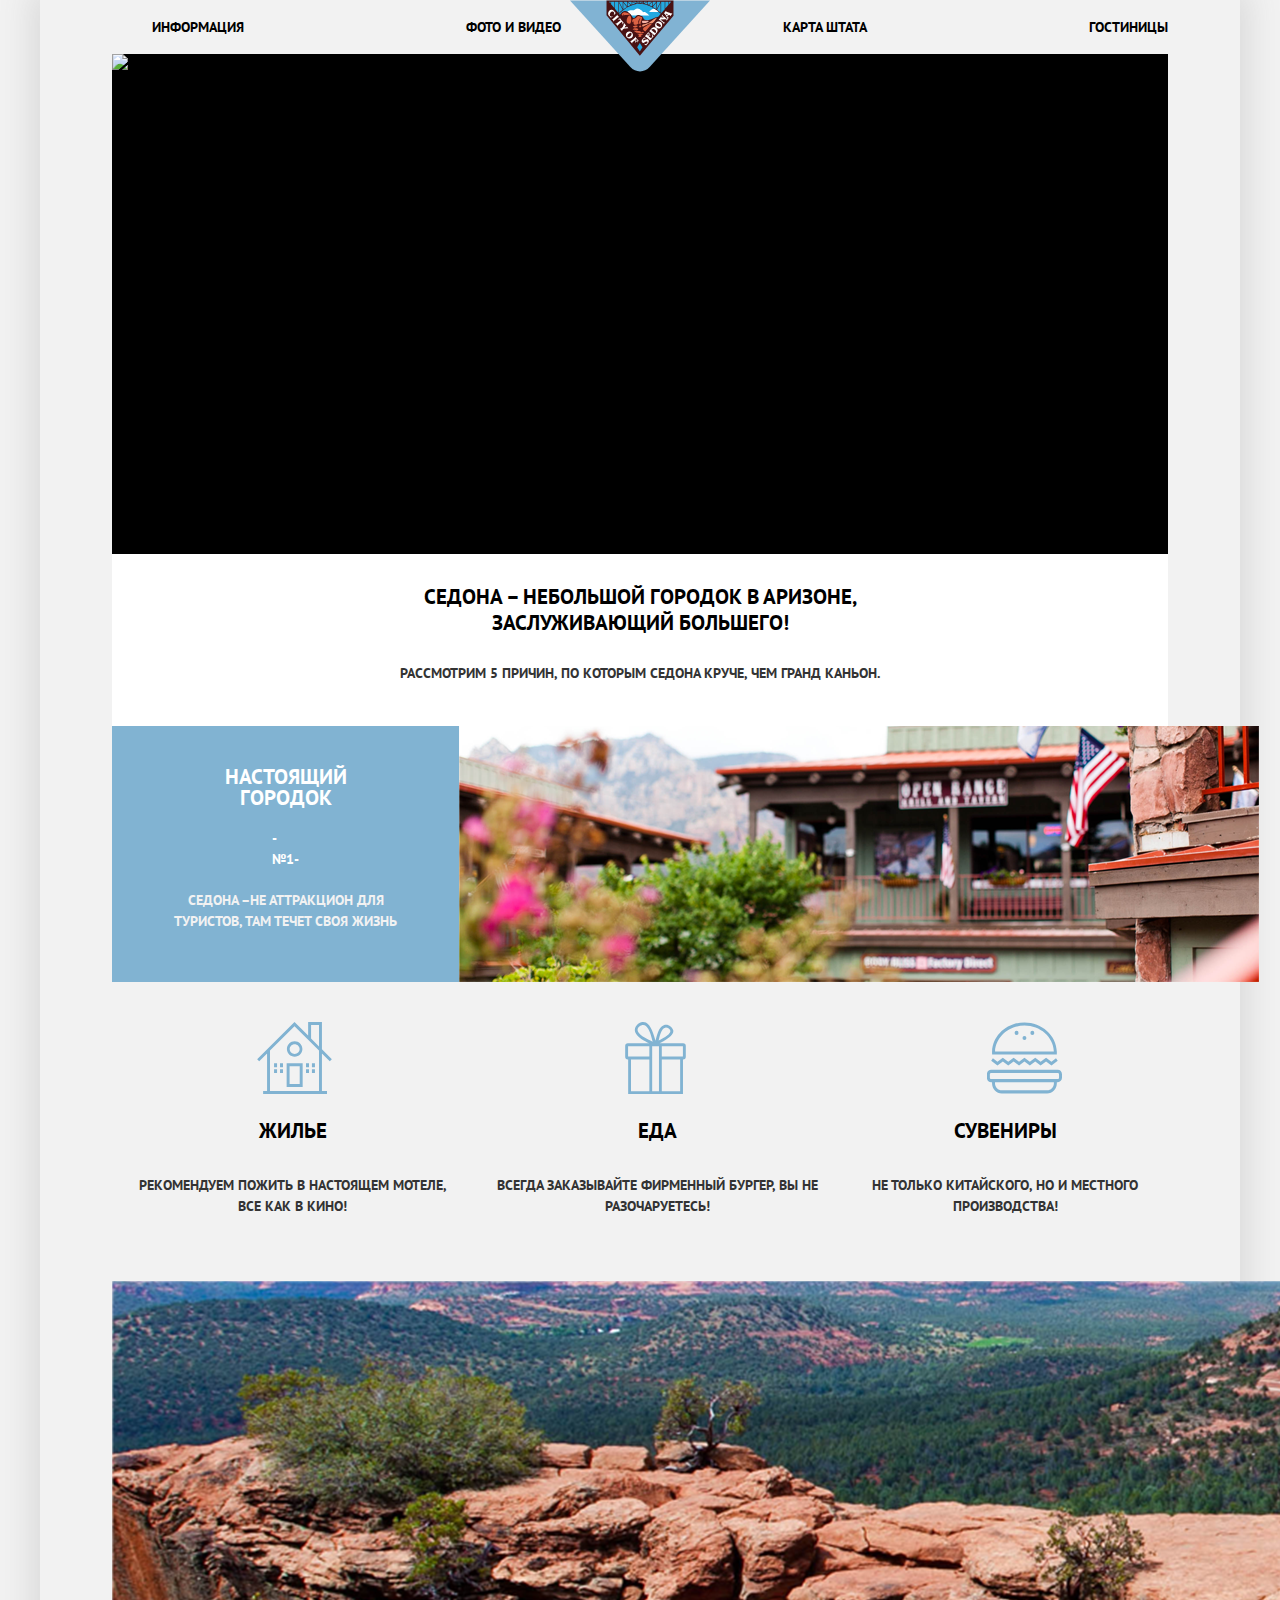
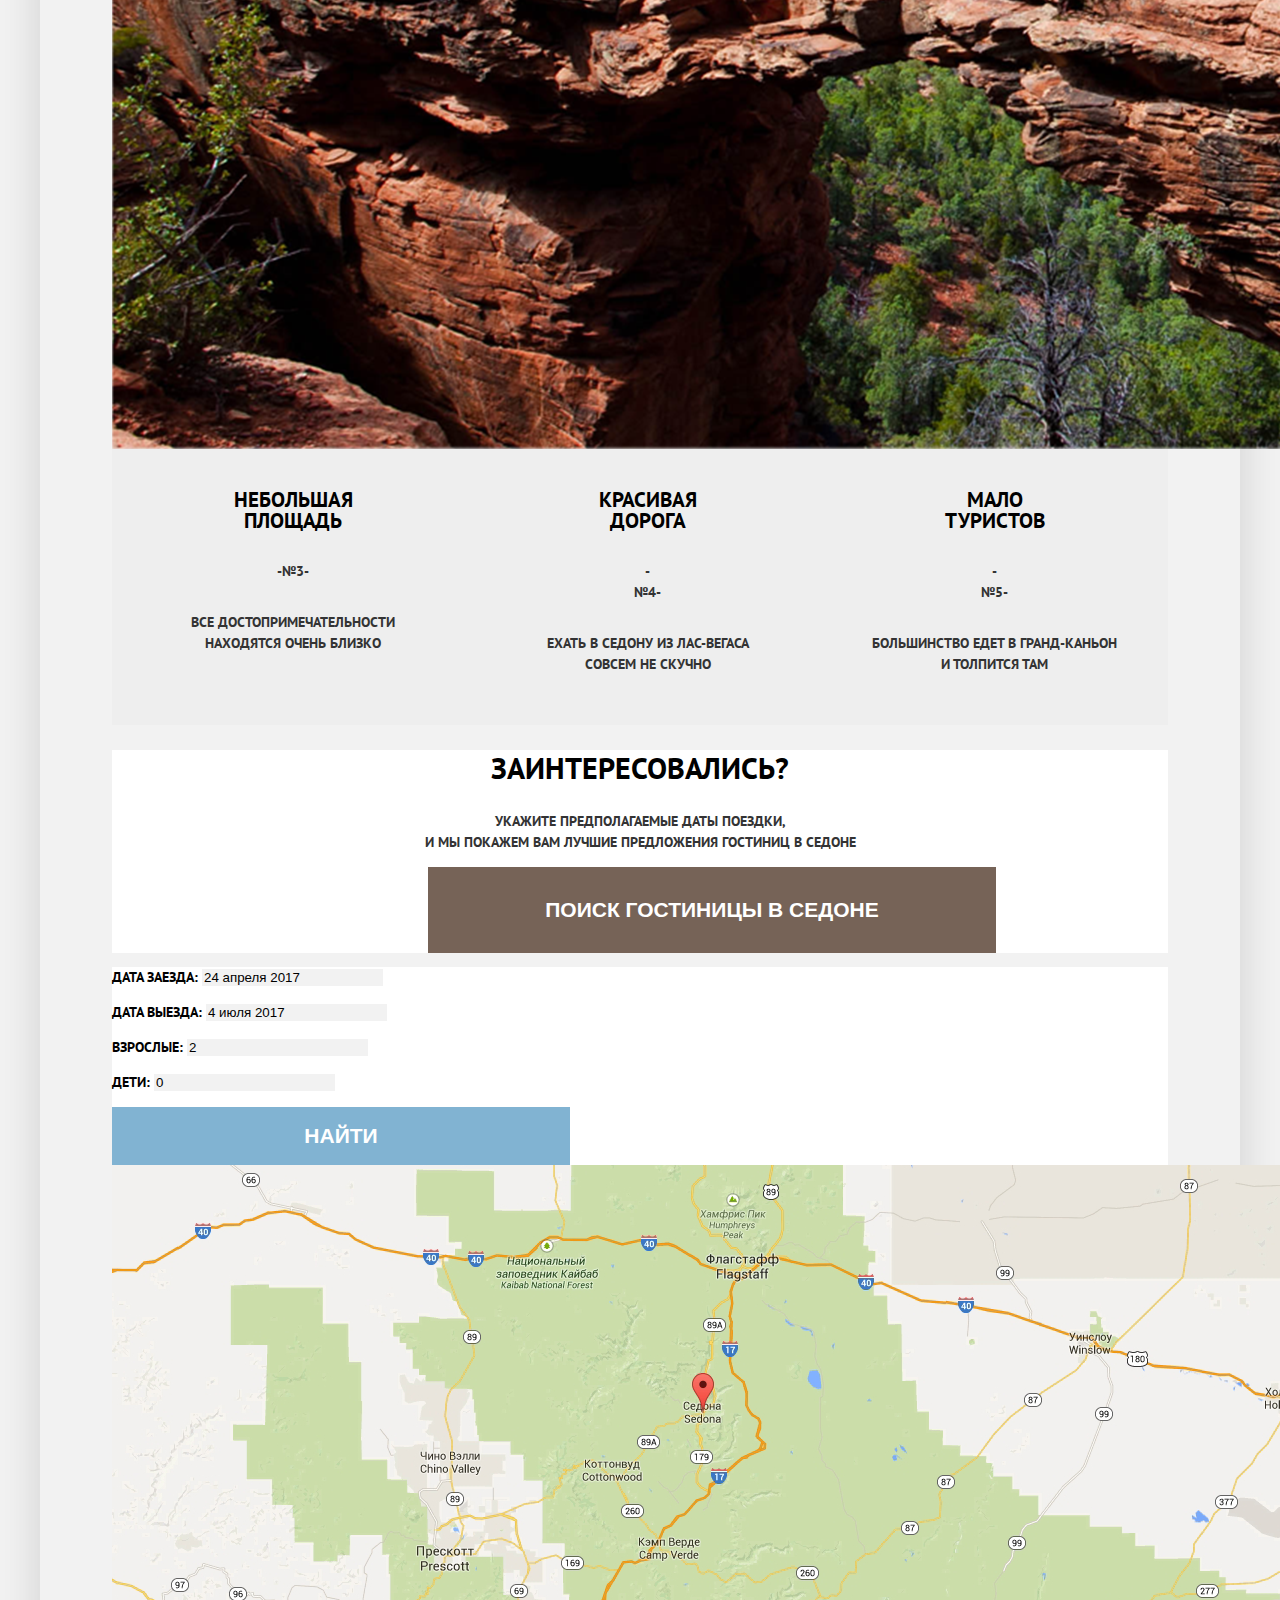
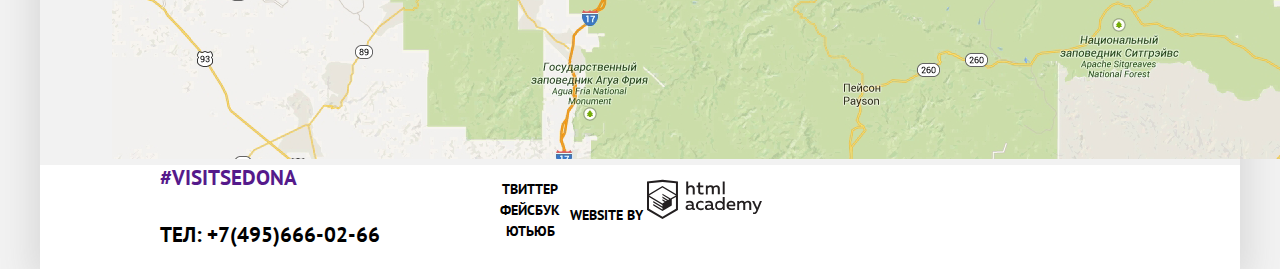
==== index.html @ 95153498 "add main-picture" ====
<!DOCTYPE html>
<html lang="ru">
  <head>
    <meta charset="utf-8">
    <title>HTML Academy: Седона</title>
    <link href="https://fonts.googleapis.com/css?family=PT+Sans:400,700&amp;subset=latin,cyrillic" rel="stylesheet">
    <link href="css/normalize.css" rel="stylesheet">
    <link href="css/style.css" rel="stylesheet">
  </head>
  <body>
    <div class="shadow">
     <header class="main-header">
       <div class="container">
      <nav class="main-navigation">
          <a class="main-header-logo" href="index.html">
            <img src="img/logo-sedona.svg" width="140" height="72" alt="Логотип Седона">
          </a>
          <ul class="site-navigation">
            <li><a href="">Информация</a></li>
            <li><a href="">Фото и видео</a></li>
            <li><a href="">Карта штата</a></li>
            <li><a href="inner.html">Гостиницы</a></li>
          </ul>
        </nav>
        </div>
      </header>
      <main class="container">
        <section>
          <div class="main-picture-sedona">
          <img alt="Добро пожаловать в Седону" height="353" src="img/intro-welcome.png" width="459"></div>
        </section>
          <div class="main-title">
            <h1>Седона &ndash; небольшой городок в Аризоне, заслуживающий большего!</h1>
            <p>Рассмотрим 5 причин, по которым Седона круче, чем Гранд Каньон.</p>
          </div>
        <section class="reasons-to-visit new-town">
          <div class="reason-1-2">
            <h2>Настоящий городок</h2>
            <span>-№1-</span>
            <p>Седона &ndash;не аттракцион для туристов, там течет своя жизнь</p>
          </div>
            <img class="sedona-ranch" src="img/sedona-ranch.png" width="" height="" alt="Настоящий городок">
          </section>
          <section class="advantages">
            <ul class="advantages-list">
              <div>
              <li class="advantages-item">
                <img src="img/icon-1.svg" width="75" height="72" alt="">
                <span>Жилье</span>
                <p>Рекомендуем пожить в настоящем мотеле, все как в кино!</p>
              </li>
            </div>
            <div>
              <li class="advantages-item">
                <img src="img/icon-2.svg" width="75" height="72" alt="">
                <span>Еда</span>
                <p>Всегда заказывайте фирменный бургер, вы не разочаруетесь!</p>
              </li>
              </div>
              <div>
              <li class="advantages-item">
                <img src="img/icon-3.svg" width="75" height="72" alt="">
                <span>Сувениры</span>
                <p>Не только китайского, но и местного производства!</p>
              </li>
              </div>
            </ul>
        </section>
          <section class="devil-bridge">
              <img src="img/devil-bridge.png" width="" height="" alt="bridge">
            <div class="reason-1-2">
            <h2>Там есть<br> мост дьявола</h2>
            <span>-№2-</span>
            <p>Да, по нему можно пройтись! если конечно вы осмелитесь</p>
          </div>
          </section>
          <section>
            <ul class="another-list-reasons">
              <li class="reasons-3-4-5">
                <h2>Небольшая площадь</h2>
                <span>-№3-</span>
                <p>Все достопримечательности находятся очень близко</p>
              </li>
              <li class="reasons-3-4-5">
                <h2>Красивая дорога</h2>
                <span>-№4-</span>
                <p>Ехать в Седону из Лас-Вегаса совсем не скучно</p>
              </li>
              <li class="reasons-3-4-5">
                <h2>Мало туристов</h2>
                <span>-№5-</span>
                <p>Большинство едет в Гранд-Каньон и толпится там</p>
              </li>
            </ul>
          </section>
        <section class="you-interested">
          <h2>Заинтересовались?</h2>
          <p>Укажите предполагаемые даты поездки,<br> и мы покажем вам лучшие предложения гостиниц в Седоне</p>
          <button type="button" class="search-hotel button-brown">Поиск гостиницы в Седоне</button>
          </section>
          <section class="appointment-form">
          <form action="https://echo.htmlacademy.ru" method="post">
            <p class="appointment-item">
              <label for="check-in">Дата заезда:</label>
              <input id="check-in" type="text" name="date" value="24 апреля 2017">
            </p>
            <p class="appointment-item">
              <label for="check-out">Дата выезда:</label>
              <input class="" id="check-out" type="text" name="date" value="4 июля 2017">
            </p>
            <p class="half-width">
              <label for="adults">Взрослые:</label>
              <input id="adults" type="text" name="adults-quality" value="2">
            </p>
            <p class="half-width">
              <label for="children">Дети:</label>
              <input id="children" type="text" name="children-quality" value="0">
            </p>
            <button class="find-hotel button-blue" type="submit">Найти</button>
          </form>
        </section>
            <div>
            <img src="img/map.png" width="1200" height="594" alt="Карта Седоны">
            </div>
        </main>
        <footer class="main-footer">
          <div class="footer-contacts">
            <a href="">#visitsedona</a>
            <p>ТЕЛ: +7(495)666-02-66 </p>
          </div>
          <div class="footer-social">
          <ul>
            <li><a class="social-button" href="https://twitter.com">Твиттер</a></li>
            <li><a class="social-button" href="https://facebook.com">Фейсбук</a></li>
            <li><a class="social-button" href="https://youtube.com">Ютьюб</a></li>
          </ul>
          </div>
          <div>
            <p class="footer-copyright">
            <b>Website by</b>
            <a href="https://htmlacademy.ru/intensive/htmlcss">
            <img src="img/logo-htmlacademy.svg" width="115" height="41" alt="Логотип HTMLAcademy"></a>
            </div>
        </footer>
        </div>
      </main>
    </body>
  </html>
---- css/style.css ----
body {
  margin: 0;
  padding: 0;

  font-family: "PT Sans", Arial, sans-serif;
  font-size: 14px;
  line-height: 21px;
  font-weight: 700;
  color: black;
  text-transform: uppercase;

  background-color: #f2f2f2;
}

.main-picture-sedona {
  background-image: url("img/mountains.png");
  background-color: #000000;
  background-repeat: no-repeat;
  height: 500px;
  background-position: 50% 50%;

}

.container {
  margin: 0 auto;
  padding: 0 6%;
}

.shadow {
  width: 1200px;
  margin: 0 auto;
  box-shadow: 0 0 30px 10px #dbdbdb;
}

a {
  text-decoration: none;
}

.main-navigation {
  font-size: 14px;
  line-height: 26px;
  color: black;
  background-color: #f2f2f2;
  position: relative;
  display: flex;
  flex-direction: row;
  justify-content: space-between;
}

.main-header-logo {
  content: "";
  position: absolute;
  top: 0;
  left: 50%;
  width: 140px;
  height: 72px;
  transform: translateX(-50%);

  }

.site-navigation {
  list-style: none;
  display: flex;
  justify-content: space-between;
  width: 100%;
}

.site-navigation a,
.hotels a,
.sorting a {
  color: black;
}

.site-navigation a:hover,
.site-navigation a:focus {
  background-color: lightgrey;
  color: #81b3d2;
}

.white-part {
  background-image: url("white-part.png");

}


.main-title {
  background-color: white;
}

.main-title h1 {
  font-size: 21px;
  line-height: 26px;
  color: black;
  padding-left: 250px;
  padding-right: 250px;
  padding-top: 30px;
  margin-top: 0;
  text-align: center;
}

.main-title p {
  font-size: 14px;
  line-height: 26px;
  color: #333333;
  margin-bottom: 0;
  padding-left: 200px;
  padding-right: 200px;
  padding-top: 10px;
  padding-bottom: 40px;
  text-align: center;
}


.new-town {
  list-style: none;
  display: flex;

}

.reason-1-2 {
  background-color: #81b3d2;
  width: 400px;
}

.reason-1-2 h2 {
  font-size: 21px;
  line-height: 21px;
  color: #ffffff;
  text-align: center;
  padding-left: 70px;
  padding-right: 70px;
  margin-top: 40px;
  margin-right: 20px;
  margin-left: 20px;
}

.reason-1-2 p {
  font-size: 14px;
  line-height: 21px;
  color: #f2f2f2;
  text-align: center;
  padding-left: 45px;
  padding-right: 45px;
  margin-top: 20px;
  margin-bottom: 20px;
  margin-left: 15px;
  margin-right: 15px;
}

.reason-1-2 span {
  display: block;
  margin-top: 20px;
  margin-bottom: 20px;
  margin-left: 160px;
  margin-right: 160px;
  color: white;
}

.sedona-ranch {
  width: auto;
}

.devil-bridge {
  display: flex;
  min-height: 256px;
}

.another-list-reasons {
  display: flex;
  margin: 0;
  padding: 0;
  min-height: 250px;
  background-color: #eeeeee;
  background-position: center;
}

.advantages-list {
  display: flex;
  justify-content: space-between;
  margin: 0;
  padding: 0;
}

.advantages-list li {
  list-style: none;
}

.advantages-list img {
  padding-top: 40px;
  padding-left: 145px;

}

.advantages-list span {
  font-size: 21px;
  line-height: 21px;
  text-align: center;
  color: black;
  display: block;
  padding-top: 20px;
  padding-bottom: 20px;
  margin-right: 20px;
  margin-left: 20px;
}

.advantages-item p {
  font-size: 14px;
  line-height: 21px;
  text-align: center;
  color: #333333;
  padding-left: 20px;
  padding-right: 20px;
  padding-bottom: 50px;

}

.another-list-reasons {
list-style: none;
background-color: white-four;
color: white-four;
}

.reasons-3-4-5 {
  text-align: center;
}

.reasons-3-4-5 h2 {
  font-size: 21px;
  line-height: 21px;
  color: black;
  text-align: center;
  padding-left: 80px;
  padding-right: 80px;
  margin-top: 40px;
  margin-right: 20px;
  margin-left: 20px;
}

.reasons-3-4-5 p {
  font-size: 14px;
  line-height: 21px;
  color: #333333;
  padding-left: 30px;
  padding-right: 30px;
  margin-top: 10px;
  margin-bottom: 50px;
  margin-left: 20px;
  margin-right: 20px;
}

.reasons-3-4-5 span {
  display: block;
  margin-top: 30px;
  margin-bottom: 30px;
  margin-left: 160px;
  margin-right: 160px;
  color: #333333;

}

.you-interested {
  background-color: #ffffff;
  background-position: 0 0;
}

.you-interested h2 {
  font-size: 30px;
  line-height: 36px;
  color: black;
  text-align: center;
}

.you-interested p {
  color: #333333;
  text-align: center;
}


.appointment-form {
  background-color: white;
}


.appointment-item input {
  border: none;
  background-color: #f2f2f2;
}

.appointment-item input:hover {
background-color: #ebebeb;
}

.appointment-item input:focus {
  background-color: #ffffff;
  }

.half-width input {
  border: none;
  background-color: #f2f2f2;
}

.half-width input:hover {
  background-color: #ebebeb;
  }

  .half-width input:focus {
    background-color: #ffffff;
    }

.search-hotel {
  width: 568px;
  height: 86px;
  font-size: 21px;
  line-height: 26px;
  text-align: center;
  margin-right: 316px;
  margin-left: 316px;
  background-color: #766357;
  border: none;
  color: #ffffff;
  text-transform: uppercase;
  font-weight: bold;
}

.button-brown:hover {
  background-color: #604e43;
  color: #ffffff;
}

.button-brown:focus {
  background-color: #503e33;
  color: lightgray;
}
.button-brown:active {
  background-color: #503e33;
  color: lightgray;
}

.find-hotel {
  background-color: #81b3d2;
  font-size: 21px;
  line-height: 26px;
  text-align: center;
  width: 458px;
  height: 58px;
  border: none;
  color: #ffffff;
  text-transform: uppercase;
  font-weight: bold;
}

.button-blue:hover {
  background-color: #669ec0;
  color: #ffffff;
}

.button-blue:focus {
  background-color: #5496bd;
  color: lightgray;
}
.button-blue:active {
  background-color: #5496bd;
  color: lightgray;
}

.main-footer {
  background-color: #ffffff;
  display: flex;
}

.footer-contacts {
  font-size: 21px;
  line-height: 26px;
  color: black;
}

.footer-contacts a {
  padding-left: 120px;
  padding-right: 70px;
  padding-bottom: 10px;
  text-align: center;
  margin-top: 30px;

}

.footer-contacts p {
  padding-left: 120px;
  padding-right: 70px;
  padding-top: 10px;
  text-align: center;
}


.footer-social {
  text-align: center;
  width: 120px;
}

.footer-social ul {
  list-style: none;
}

.social-button {
  color: #81b3d2;
}

.footer-contacts a:hover,
.footer-contacts a:focus {
  text-decoration: none;
}

.footer-social {
  text-align: center;
}

.footer-social ul {
  list-style: none;
}

.social-button {
  color: black;
}

.footer-copyright {
  text-align: center;
  width: px;
}

.footer-copyright .button:hover,
.footer-copyright .button:focus {
  color: #000000;

  background-color: black;
}

.features-item {
  list-style: none;
}

.apartment-features {
  background-color: white;
  color: black;
  font-size: 16px;
  line-height: 21px;
  text-align: center;
}


.button-transparent {
  background-color: transparent;
  font-size: 14px;
  line-height: 21px;
  text-align: center;
  border: 2px solid white-three;
  color: white-three;
  text-transform: uppercase;
  padding-left: 35px;
  padding-right: 35px;
  padding-top: 11px;
  padding-bottom: 11px;
}

.hotels {
  background-color: white;
  position: relative;
  min-height: 160px;
}

.hotels span  {
  font-size: 14px;
  line-height: 21px;
  color: #333333;
}

.amara-resort-picts {
  position: absolute;
  width: 130px;
  top: 30px;
  left: 40px;

}

.name-hotels {
  position: absolute;
  top: 28px;
  right: 780px;
  }

.name-hotels-items {
  position: absolute;
  top: 60px;
  right: 898px;
  }

.name-sum {
  position: absolute;
  top: 60px;
  right: 800px;

}

.button-details {
  width: 110px;
  height: 27px;
  font-size: 14px;
  line-height: 21px;
  text-align: center;
  background-color: #81b3d2;
  border: none;
  color: #ffffff;
  text-transform: uppercase;
  padding-left: 17px;
  padding-right: 17px;
  position: absolute;
  bottom: 40px;
  right: 832px;
}

.button-details a {
  color: #ffffff;
}

.button-book {
  width: 110px;
  height: 27px;
  font-size: 14px;
  line-height: 21px;
  text-align: center;
  background-color: #766357;
  border: none;
  color: #ffffff;
  text-transform: uppercase;
  padding-left: 17px;
  padding-right: 17px;
  padding-top: 8px;
  position: absolute;
  bottom: 40px;
  right: 680px;
}

.stars-1 {
  position: absolute;
  top: 30px;
  right: 153px;
}



.url a {

  color: white;
}

.name-hotels:hover{
color: #669ec0;
}

.name-hotels:active{
  color: lightgray;
  }

  .rating {
    font-size: 14px;
    line-height: 21px;
    color: #666666;
    background-color: #f2f2f2;
    padding-left: 16px;
    padding-right: 13px;
    padding-top: 4px;
    padding-bottom: 6px;
    position: absolute;
    width: 100px;
    bottom: 40px;
    right: 40px;

  }

  .sorting-option a {
    color: lightgray;
  }

  .sorting-option a:hover{

    color: #669ec0;
    }

    .sorting-option a:active{
      color: #000000;
      }

      .sorting h2 {
        font-size: 21px;
        line-height: 26px;
        font-weight: 700;
      }

      .sorting p {
        font-size: 12px;
        line-height: 18px;
      }
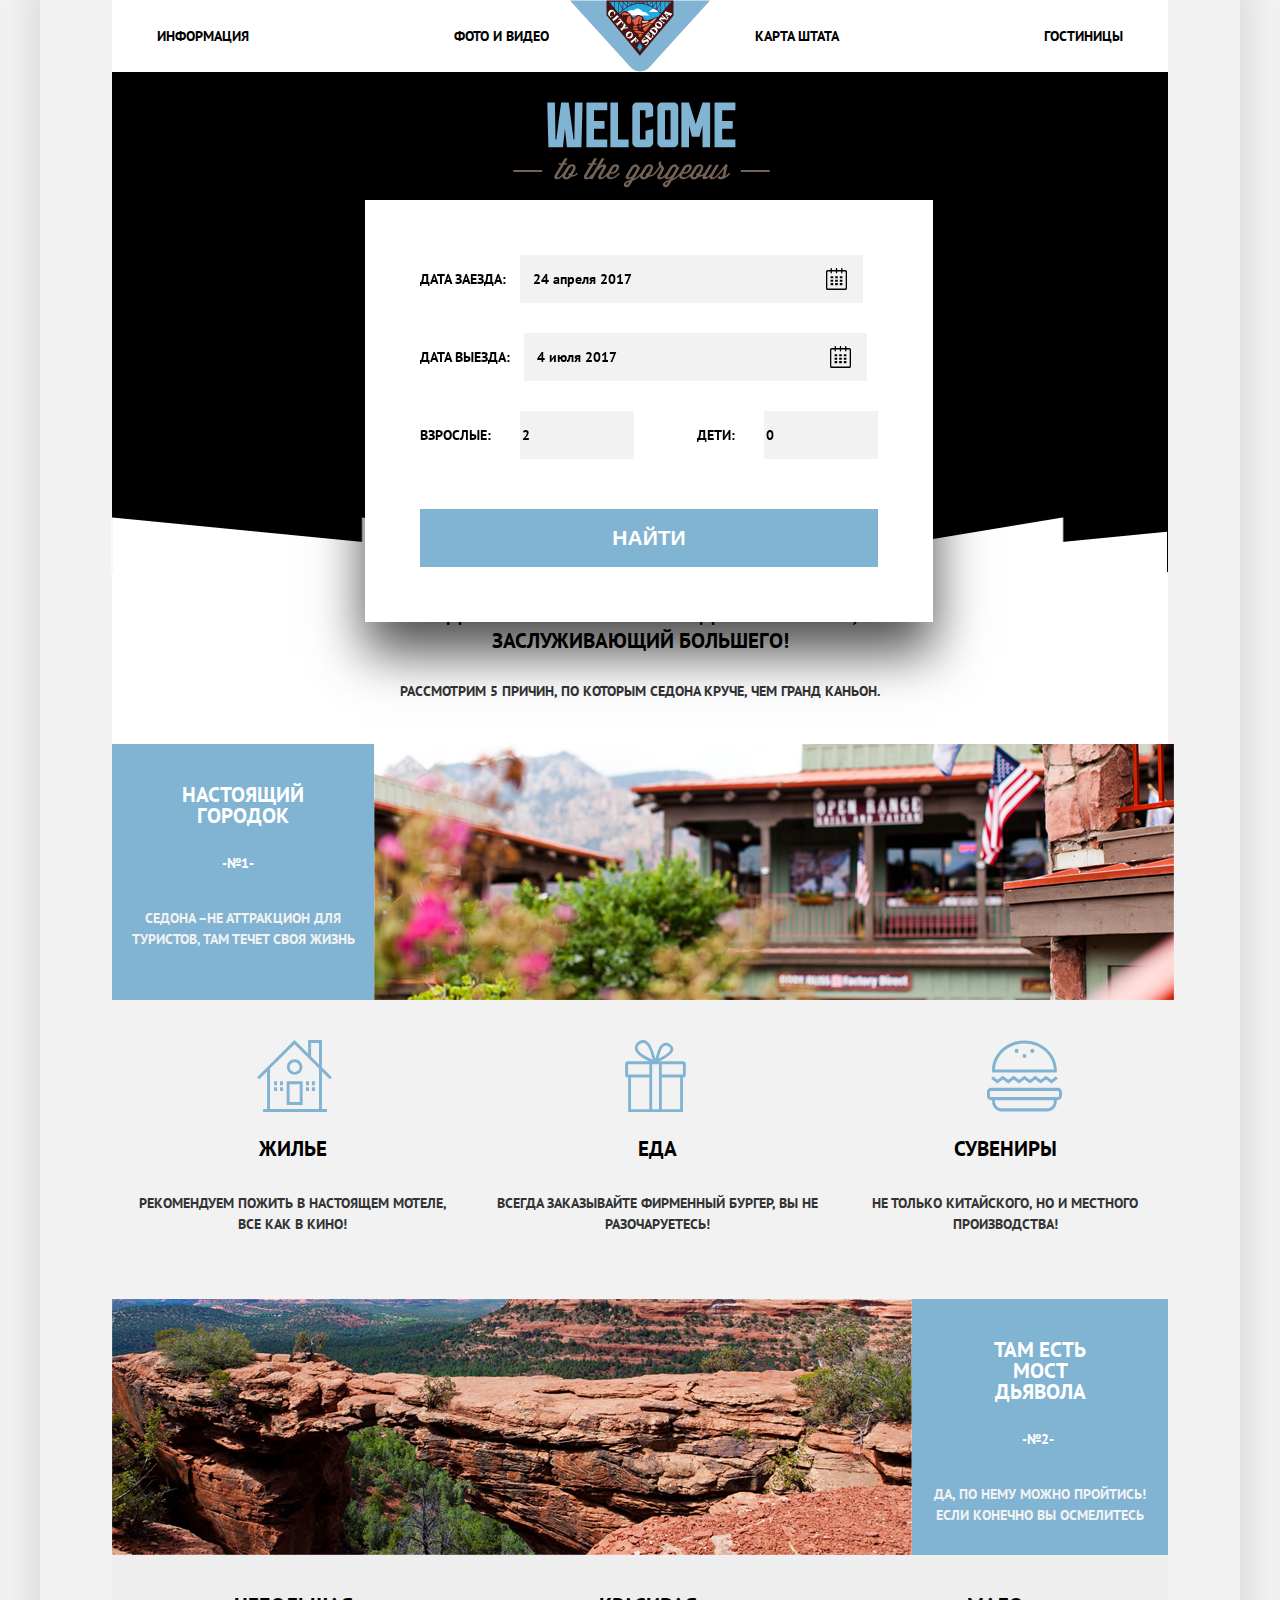
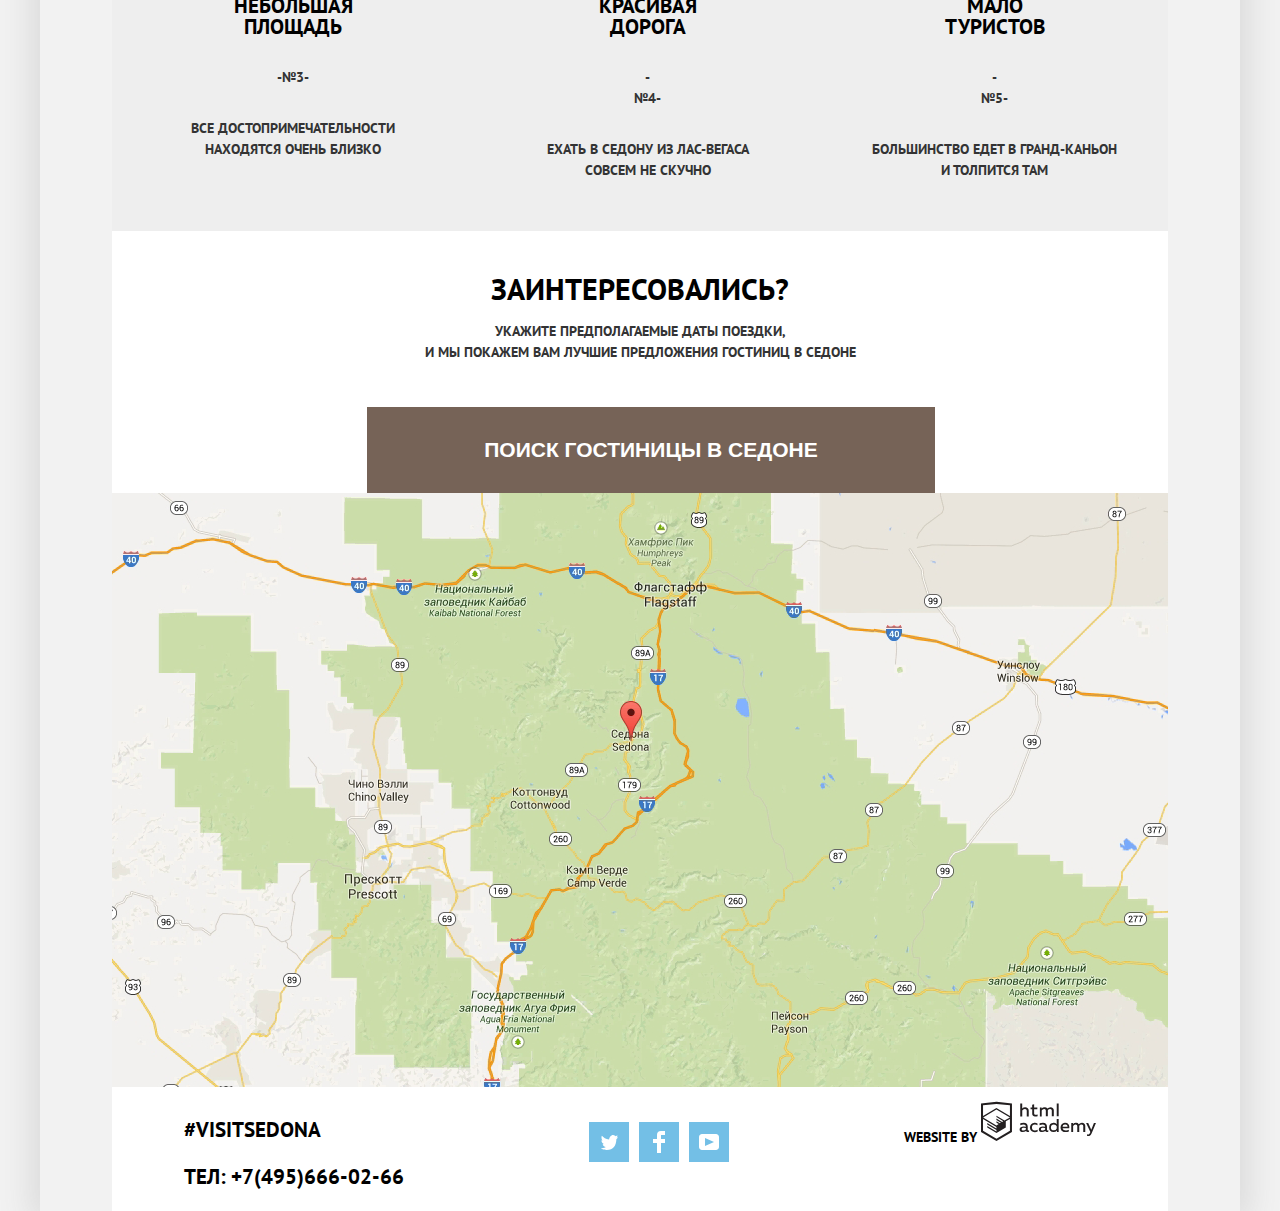
==== commit 300e73cb: "changes" ====
--- a/index.html
+++ b/index.html
@@ -25,10 +25,10 @@
         </div>
       </header>
       <main class="container">
-        <section>
           <div class="main-picture-sedona">
-          <img alt="Добро пожаловать в Седону" height="353" src="img/intro-welcome.png" width="459"></div>
-        </section>
+          <img class="intro-welcome" src="img/intro-welcome.svg" width="459" height="353" alt="">
+          <div class="white-part"></div>
+        </div>
           <div class="main-title">
             <h1>Седона &ndash; небольшой городок в Аризоне, заслуживающий большего!</h1>
             <p>Рассмотрим 5 причин, по которым Седона круче, чем Гранд Каньон.</p>
@@ -39,35 +39,29 @@
             <span>-№1-</span>
             <p>Седона &ndash;не аттракцион для туристов, там течет своя жизнь</p>
           </div>
-            <img class="sedona-ranch" src="img/sedona-ranch.png" width="" height="" alt="Настоящий городок">
+            <img class="sedona-ranch" src="img/sedona-ranch.png" width="800" height="256" alt="Настоящий городок">
           </section>
           <section class="advantages">
             <ul class="advantages-list">
-              <div>
               <li class="advantages-item">
                 <img src="img/icon-1.svg" width="75" height="72" alt="">
                 <span>Жилье</span>
                 <p>Рекомендуем пожить в настоящем мотеле, все как в кино!</p>
               </li>
-            </div>
-            <div>
               <li class="advantages-item">
                 <img src="img/icon-2.svg" width="75" height="72" alt="">
                 <span>Еда</span>
                 <p>Всегда заказывайте фирменный бургер, вы не разочаруетесь!</p>
               </li>
-              </div>
-              <div>
               <li class="advantages-item">
                 <img src="img/icon-3.svg" width="75" height="72" alt="">
                 <span>Сувениры</span>
                 <p>Не только китайского, но и местного производства!</p>
               </li>
-              </div>
             </ul>
         </section>
           <section class="devil-bridge">
-              <img src="img/devil-bridge.png" width="" height="" alt="bridge">
+              <img src="img/devil-bridge.png" width="800" height="256" alt="bridge">
             <div class="reason-1-2">
             <h2>Там есть<br> мост дьявола</h2>
             <span>-№2-</span>
@@ -98,52 +92,62 @@
           <p>Укажите предполагаемые даты поездки,<br> и мы покажем вам лучшие предложения гостиниц в Седоне</p>
           <button type="button" class="search-hotel button-brown">Поиск гостиницы в Седоне</button>
           </section>
-          <section class="appointment-form">
-          <form action="https://echo.htmlacademy.ru" method="post">
-            <p class="appointment-item">
-              <label for="check-in">Дата заезда:</label>
-              <input id="check-in" type="text" name="date" value="24 апреля 2017">
-            </p>
-            <p class="appointment-item">
-              <label for="check-out">Дата выезда:</label>
-              <input class="" id="check-out" type="text" name="date" value="4 июля 2017">
-            </p>
-            <p class="half-width">
-              <label for="adults">Взрослые:</label>
-              <input id="adults" type="text" name="adults-quality" value="2">
-            </p>
-            <p class="half-width">
-              <label for="children">Дети:</label>
-              <input id="children" type="text" name="children-quality" value="0">
-            </p>
-            <button class="find-hotel button-blue" type="submit">Найти</button>
-          </form>
-        </section>
-            <div>
-            <img src="img/map.png" width="1200" height="594" alt="Карта Седоны">
-            </div>
+          <section>
+          <div class="map">
+          </div>
+          </section>
         </main>
-        <footer class="main-footer">
+        <footer class="container main-footer">
           <div class="footer-contacts">
-            <a href="">#visitsedona</a>
+            <a href="#">#visitsedona</a>
             <p>ТЕЛ: +7(495)666-02-66 </p>
           </div>
           <div class="footer-social">
-          <ul>
-            <li><a class="social-button" href="https://twitter.com">Твиттер</a></li>
-            <li><a class="social-button" href="https://facebook.com">Фейсбук</a></li>
-            <li><a class="social-button" href="https://youtube.com">Ютьюб</a></li>
-          </ul>
+        <a class="social social-tw social-button" href="https://twitter.com">
+          <svg xmlns="http://www.w3.org/2000/svg" xmlns:xlink="http://www.w3.org/1999/xlink" width="17" height="15" viewBox="0 0 17 15"><path fill="#FFF" d="M10.95.144c1.685-.496 2.984.27 3.577 1.179.673-.231 1.331-.481 2.011-.708a2.345 2.345 0 0 1-.857 1.768c.685.17 1.304-.491 1.304-.491-.169 1-1.006 1.788-1.563 2.024-.231 6.75-3.175 11.217-10.077 11.082h-.446c-.41 0-4.164-.46-4.898-1.887 2.271.196 3.893-.422 4.693-1.177-.96-.3-2.679-.477-2.979-2.95.349.106.564.228 1.19.119C1.705 8.247.374 7.53.448 5.33c.285.328 1.067.536 1.34.472C1.085 5.561-.182 2.442.894.85c1.818 1.854 3.735 3.606 7.152 3.773C8.254 2.33 9.183.793 10.95.144z"/></svg></a>
+        <a class="social social-fb social-button" href="https://facebook.com">
+          <svg xmlns="http://www.w3.org/2000/svg" width="12" height="22" viewBox="0 0 12 22"><path fill="#FFF" d="M12 4V0H8a4 4 0 0 0-4 4v4H0v4h4v10h4V12h4V8H8V4h4z"/></svg></a>
+            <a class="social social-ytube social-button" href="https://youtube.com">
+              <svg xmlns="http://www.w3.org/2000/svg" xmlns:xlink="http://www.w3.org/1999/xlink" width="20" height="16" viewBox="0 0 20 16"><path fill="#FFF" d="M17 0H3C1.35 0 0 1.35 0 3v10c0 1.65 1.35 3 3 3h14c1.65 0 3-1.35 3-3V3c0-1.65-1.35-3-3-3zM6.027 11.998V4.002L15.014 8l-8.987 3.998z"/></svg></a>
           </div>
-          <div>
             <p class="footer-copyright">
             <b>Website by</b>
             <a href="https://htmlacademy.ru/intensive/htmlcss">
             <img src="img/logo-htmlacademy.svg" width="115" height="41" alt="Логотип HTMLAcademy"></a>
-            </div>
         </footer>
+        <section class="modal modal-login">
+            <form class="login-form" action="https://echo.htmlacademy.ru" method="post">
+              <div class="appointment-item">
+                <div class="date-arrival">
+                <label for="check-in">Дата заезда:</label>
+                <input class="login-icon-user" id="check-in" type="text" name="date" value="24 апреля 2017">
+                </div>
+                <div class="date-arrival">
+                <label for="check-out">Дата выезда:</label>
+                <input class="login-icon-user" id="check-out" type="text" name="date" value="4 июля 2017">
+                </div>
+              </div>
+              <div class="half-width-container">
+                <div class="half-width">
+                  <label for="adults">Взрослые:</label>
+                  <input id="adults" type="text" name="adults-quality" value="2">
+                  </div>
+                  <div class="half-width">
+                  <label for="children">Дети:</label>
+                  <input id="children" type="text" name="children-quality" value="0">
+                  </div>
+              </div>
+              <button class="find-hotel button-blue" type="submit">Найти</button>
+            </form>
+          </section>
+        <script>
+          var link = document.querySelector(".search-hotel");
+          var popup = document.querySelector(".modal-login");
+          link.addEventListener("click", function (evt) {
+            evt.preventDefault();
+            popup.classList.add("modal-show");});
+        </script>
         </div>
-      </main>
-    </body>
-  </html>
+      </body>
+    </html>
 
--- a/css/style.css
+++ b/css/style.css
@@ -13,11 +13,41 @@
 }
 
 .main-picture-sedona {
-  background-image: url("img/mountains.png");
+  background-image: url("../img/mountains.png");
   background-color: #000000;
   background-repeat: no-repeat;
   height: 500px;
   background-position: 50% 50%;
+  background-size: cover;
+  position: relative;
+}
+
+.intro-welcome {
+margin-left: 300px;
+margin-top: 30px;
+}
+
+
+.img {
+
+  max-width: 100%;
+  height: auto;
+}
+
+.visually-hidden {
+  display: none;
+}
+
+
+
+
+.unclear-view-nature {
+  background-image: url("../img/unclear-view-nature.png");
+  background-color: #000000;
+  background-repeat: no-repeat;
+  height: 250px;
+  background-position: 50% 50%;
+  background-size: cover;
 
 }
 
@@ -40,8 +70,6 @@
   font-size: 14px;
   line-height: 26px;
   color: black;
-  background-color: #f2f2f2;
-  position: relative;
   display: flex;
   flex-direction: row;
   justify-content: space-between;
@@ -61,8 +89,16 @@
 .site-navigation {
   list-style: none;
   display: flex;
+  flex-wrap: wrap;
   justify-content: space-between;
   width: 100%;
+  background-color: white;
+  padding-top: 23px;
+  padding-bottom: 23px;
+  padding-right: 45px;
+  padding-left: 45px;
+  margin-top: 0;
+  margin-bottom: 0;
 }
 
 .site-navigation a,
@@ -77,8 +113,14 @@
   color: #81b3d2;
 }
 
-.white-part {
-  background-image: url("white-part.png");
+.white-part::after {
+  position: absolute;
+  content: "";
+  top: 445px;
+  left: -1px;
+  width: 100%;
+  height: 60px;
+  background-image: url("../img/white-part.png");
 
 }
 
@@ -112,14 +154,16 @@
 
 
 .new-town {
-  list-style: none;
-  display: flex;
-
+  display: flex;
+
+}
+
+.devil-bridge {
+  display: flex;
 }
 
 .reason-1-2 {
   background-color: #81b3d2;
-  width: 400px;
 }
 
 .reason-1-2 h2 {
@@ -130,8 +174,6 @@
   padding-left: 70px;
   padding-right: 70px;
   margin-top: 40px;
-  margin-right: 20px;
-  margin-left: 20px;
 }
 
 .reason-1-2 p {
@@ -139,31 +181,21 @@
   line-height: 21px;
   color: #f2f2f2;
   text-align: center;
-  padding-left: 45px;
-  padding-right: 45px;
-  margin-top: 20px;
-  margin-bottom: 20px;
-  margin-left: 15px;
-  margin-right: 15px;
+  padding-left: 15px;
+  padding-right: 15px;
+  padding-top: 10px;
+  padding-bottom: 10px;
 }
 
 .reason-1-2 span {
   display: block;
-  margin-top: 20px;
-  margin-bottom: 20px;
-  margin-left: 160px;
-  margin-right: 160px;
+  padding-top: 10px;
+  padding-bottom: 10px;
   color: white;
-}
-
-.sedona-ranch {
-  width: auto;
-}
-
-.devil-bridge {
-  display: flex;
-  min-height: 256px;
-}
+  padding-left: 110px;
+  padding-right: 110px;
+}
+
 
 .another-list-reasons {
   display: flex;
@@ -173,6 +205,8 @@
   background-color: #eeeeee;
   background-position: center;
 }
+
+
 
 .advantages-list {
   display: flex;
@@ -268,6 +302,8 @@
   line-height: 36px;
   color: black;
   text-align: center;
+  padding-top: 40px;
+  margin: 0;
 }
 
 .you-interested p {
@@ -275,29 +311,85 @@
   text-align: center;
 }
 
-
-.appointment-form {
-  background-color: white;
-}
+.date-arrival {
+margin-left: 0;
+padding-left: 0;
+margin-bottom: 30px;
+}
+
+.appointment-item label {
+    color: black;
+    padding-top: 14px;
+    padding-bottom: 13px;
+
+  }
 
 
 .appointment-item input {
+  box-sizing: border-box;
   border: none;
   background-color: #f2f2f2;
+  width: 343px;
+  padding-top: 14px;
+  padding-bottom: 13px;
+  padding-left: 13px;
+  font: inherit;
+  margin-left: 10px;
+}
+
+.half-width-container {
+  display: flex;
+  justify-content: space-between;
+
+}
+
+
+.half-width input {
+  box-sizing: border-box;
+  background-color: #f2f2f2;
+  border: none;
+  width: 114px;
+  padding-top: 14px;
+  padding-bottom: 13px;
+  font: inherit;
+  color: black;
+  margin-bottom: 50px;
+  margin-left: 25px;
+
+}
+
+.half-width label {
+
+  color: black;
+  padding-top: 14px;
+  padding-bottom: 13px;
+}
+
+
+.login-icon-user {
+  background-image: url("../img/calendar.svg");
+  background-position: 95% 50%;
+  background-repeat: no-repeat;
+}
+
+.button-brown:focus {
+  background-color: #503e33;
+  color: lightgray;
+}
+.button-brown:active {
+  background-color: #503e33;
+  color: lightgray;
 }
 
 .appointment-item input:hover {
-background-color: #ebebeb;
-}
+  background-color: #ebebeb;
+  }
 
 .appointment-item input:focus {
   background-color: #ffffff;
-  }
-
-.half-width input {
-  border: none;
-  background-color: #f2f2f2;
-}
+  border: 2px solid #ebebeb;
+  }
+
 
 .half-width input:hover {
   background-color: #ebebeb;
@@ -305,6 +397,7 @@
 
   .half-width input:focus {
     background-color: #ffffff;
+    border: 2px solid #ebebeb;
     }
 
 .search-hotel {
@@ -313,8 +406,9 @@
   font-size: 21px;
   line-height: 26px;
   text-align: center;
-  margin-right: 316px;
-  margin-left: 316px;
+  margin-right: 255px;
+  margin-left: 255px;
+  margin-top: 30px;
   background-color: #766357;
   border: none;
   color: #ffffff;
@@ -366,42 +460,66 @@
 .main-footer {
   background-color: #ffffff;
   display: flex;
+  justify-content: space-between;
+  margin-left: 72px;
+  margin-right: 72px;
 }
 
 .footer-contacts {
   font-size: 21px;
   line-height: 26px;
   color: black;
-}
+  padding-top: 30px;
+}
+
+
+.footer-social {
+  padding-left: 20px;
+  padding-top: 35px;
+  display: flex;
+}
+
+
+.social {
+  display: flex;
+  width: 40px;
+  height: 40px;
+  background-color: #bdc3c7;
+  margin-right: 10px;
+  align-items: center;
+  justify-content: center;
+  flex-wrap: wrap;
+}
+
+.social:hover {
+  background-color: #669ec0;
+}
+
+.social:focus {
+  background-color: #5496bd;
+}
+
+
+.social:hover path,
+.social:focus path {
+  fill: lightgrey;
+}
+
+.social-tw {
+  background-color: #73bfe6;
+}
+
+.social-fb {
+  background-color: #73bfe6;
+}
+
+.social-ytube {
+  background-color: #73bfe6;
+}
+
 
 .footer-contacts a {
-  padding-left: 120px;
-  padding-right: 70px;
-  padding-bottom: 10px;
-  text-align: center;
-  margin-top: 30px;
-
-}
-
-.footer-contacts p {
-  padding-left: 120px;
-  padding-right: 70px;
-  padding-top: 10px;
-  text-align: center;
-}
-
-
-.footer-social {
-  text-align: center;
-  width: 120px;
-}
-
-.footer-social ul {
-  list-style: none;
-}
-
-.social-button {
-  color: #81b3d2;
+  color: black;
 }
 
 .footer-contacts a:hover,
@@ -419,30 +537,6 @@
 
 .social-button {
   color: black;
-}
-
-.footer-copyright {
-  text-align: center;
-  width: px;
-}
-
-.footer-copyright .button:hover,
-.footer-copyright .button:focus {
-  color: #000000;
-
-  background-color: black;
-}
-
-.features-item {
-  list-style: none;
-}
-
-.apartment-features {
-  background-color: white;
-  color: black;
-  font-size: 16px;
-  line-height: 21px;
-  text-align: center;
 }
 
 
@@ -460,10 +554,27 @@
   padding-bottom: 11px;
 }
 
+
 .hotels {
+  display: flex;
+  flex-direction: row;
+  padding-left: 40px;
+  padding-top: 30px;
+}
+
+.hotel-items {
+  display: flex;
+  flex-direction: row;
+}
+
+.buttons-details-book {
+  display: flex;
+  flex-direction: row;
+}
+
+.hotels-color {
   background-color: white;
-  position: relative;
-  min-height: 160px;
+
 }
 
 .hotels span  {
@@ -472,32 +583,7 @@
   color: #333333;
 }
 
-.amara-resort-picts {
-  position: absolute;
-  width: 130px;
-  top: 30px;
-  left: 40px;
-
-}
-
-.name-hotels {
-  position: absolute;
-  top: 28px;
-  right: 780px;
-  }
-
-.name-hotels-items {
-  position: absolute;
-  top: 60px;
-  right: 898px;
-  }
-
-.name-sum {
-  position: absolute;
-  top: 60px;
-  right: 800px;
-
-}
+
 
 .button-details {
   width: 110px;
@@ -511,9 +597,9 @@
   text-transform: uppercase;
   padding-left: 17px;
   padding-right: 17px;
-  position: absolute;
-  bottom: 40px;
-  right: 832px;
+  padding-top: 4px;
+  padding-bottom: 4px;
+  margin-bottom: 10px;
 }
 
 .button-details a {
@@ -532,30 +618,31 @@
   text-transform: uppercase;
   padding-left: 17px;
   padding-right: 17px;
-  padding-top: 8px;
-  position: absolute;
-  bottom: 40px;
-  right: 680px;
-}
-
-.stars-1 {
-  position: absolute;
-  top: 30px;
-  right: 153px;
-}
-
-
+  padding-top: 4px;
+  padding-bottom: 4px;
+}
+
+.url {
+  margin-top: 10px;
+  margin-left: 30px;
+}
 
 .url a {
 
   color: white;
 }
 
-.name-hotels:hover{
+.name-hotels {
+  margin-top: 30px;
+  margin-left: 31px;
+  margin-bottom: 0;
+}
+
+.name-hotels a:hover{
 color: #669ec0;
 }
 
-.name-hotels:active{
+.name-hotels a:active{
   color: lightgray;
   }
 
@@ -564,19 +651,41 @@
     line-height: 21px;
     color: #666666;
     background-color: #f2f2f2;
-    padding-left: 16px;
+    padding-left: 14px;
     padding-right: 13px;
     padding-top: 4px;
-    padding-bottom: 6px;
-    position: absolute;
-    width: 100px;
-    bottom: 40px;
-    right: 40px;
-
+    padding-bottom: 4px;
+    margin-left: 450px;
+    margin-top: 37px;
+    margin-bottom: 30px;
+
+  }
+
+  .sorting-option {
+    background-color: #ffffff;
+  display: flex;
+  flex-shrink: inherit;
+  justify-content: space-between;
+  margin-left: 0;
+  margin-right: 0;
+  margin-bottom: 2px;
+  justify-content: flex-start;
+
+  }
+
+  .sorting-option h2 {
+    margin-left: 20px;
+  }
+
+  .sorting-option p {
+    margin-left: 40px;
+    margin-top: 20px;
   }
 
   .sorting-option a {
     color: lightgray;
+    margin-left: 40px;
+    margin-top: 20px;
   }
 
   .sorting-option a:hover{
@@ -598,3 +707,360 @@
         font-size: 12px;
         line-height: 18px;
       }
+
+
+      .test {
+        display: flex;
+        flex-wrap: wrap;
+
+        background-color: white;
+      }
+
+      .test1 {
+        display: flex;
+        flex-wrap: wrap;
+        flex-direction: column;
+      }
+
+      .test2 {
+        display: flex;
+        flex-direction: column;
+      }
+
+
+      .apartment-features {
+        padding-top: 0px;
+      }
+
+
+
+      .stars-1 {
+        display: inline-block;
+        padding-left: 16px;
+    padding-right: 55px;
+    padding-top: 10px;
+    padding-bottom: 10px;
+        background-image: url("../img/star.svg");
+        background-repeat: repeat-x;
+        margin-left: 480px;
+        margin-top: 30px;
+      }
+
+      .stars-2 {
+        display: inline-block;
+        padding-left: 16px;
+    padding-right: 39px;
+    padding-top: 10px;
+    padding-bottom: 10px;
+        background-image: url("../img/star.svg");
+        background-repeat: repeat-x;
+        margin-left: 500px;
+        margin-top: 27px;
+      }
+
+      .stars-3 {
+        display: inline-block;
+        padding-left: 16px;
+    padding-right: 20px;
+    padding-top: 10px;
+    padding-bottom: 10px;
+        background-image: url("../img/star.svg");
+        background-repeat: repeat-x;
+        margin-left: 520px;
+        margin-top: 27px;
+      }
+
+
+      .test3 {
+        display: inline-block;
+        padding-left: 70px;
+    padding-right: 70px;
+    padding-top: 10px;
+    padding-bottom: 10px;
+    margin-top: 0;
+    margin-bottom: 5px;
+    margin-left: 0;
+      }
+
+
+      .motel-1 p {
+        display: inline-block;
+        margin-left: 31px;
+        margin-right: 2px;
+        margin-bottom: 0;
+      }
+
+      .motel-2 p {
+        display: inline-block;
+        margin-left: 31px;
+        margin-right: 29px;
+        margin-bottom: 0;
+      }
+
+      .motel-3 p {
+        display: inline-block;
+        margin-left: 31px;
+        margin-right: -15px;
+        margin-bottom: 0;
+      }
+
+      .amara-resort-spa {
+        margin-bottom: 2px;
+      }
+
+      .desert-quil-inn {
+        margin-bottom: 2px;
+      }
+
+      .hotel-pics {
+        margin-top: 30px;
+        margin-left: 40px;
+        margin-bottom: 10px;
+      }
+
+      .villas-at-poco {
+        margin-bottom: 2px;
+      }
+
+      .map {
+        background-image: url("../img/map.png");
+  background-color: #000000;
+  background-repeat: no-repeat;
+  height: 594px;
+  background-position: 50% 50%;
+  background-size: cover;}
+
+      .filter-range {
+        width: 330px;
+        color: #ffffff;
+        text-transform: uppercase;
+        padding-left: 200px;
+        padding-top: 30px;
+
+      }
+
+      .filter-range-title {
+        margin-bottom: 9px;
+
+        font-weight: 600;
+        font-size: 16px;
+        line-height: 21px;
+      }
+
+      .price-controls {
+        position: relative;
+        height: 36px;
+        margin-bottom: 20px;
+
+        border: 2px solid #ffffff;
+        border-radius: 2px;
+      }
+
+      .price-controls::after {
+        content: "";
+        position: absolute;
+        top: 50%;
+        left: 50%;
+
+        width: 2px;
+        height: 22px;
+
+        background: #ffffff;
+        transform: translate(-50%, -50%);
+      }
+
+      .price-controls label {
+        display: inline-block;
+
+        font-size: 14px;
+        line-height: 38px;
+        vertical-align: top;
+
+        cursor: pointer;
+      }
+
+      .price-controls .min-price,
+.price-controls .max-price {
+  width: 90px;
+  padding-left: 65px;
+}
+
+.price-controls input {
+  width: 50px;
+  margin: 0;
+
+  color: inherit;
+  font: inherit;
+
+  background: none;
+  border: none;
+}
+
+.range-controls {
+  position: relative;
+
+  margin-bottom: 32px;
+}
+
+.range-controls .scale {
+  height: 2px;
+
+  background: rgba(255, 255, 255, 0.3);
+}
+
+.range-controls .bar {
+  width: 80%;
+  height: 2px;
+
+  background: #ffffff;
+}
+
+.range-toggle {
+  position: absolute;
+  top: -9px;
+  width: 4px;
+  height: 4px;
+
+  background: #ababab;
+  border: 8px solid #ffffff;
+  border-radius: 50%;
+  box-shadow: 0 2px 1px 0 rgba(0, 1, 1, 0.2);
+  cursor: pointer;
+}
+
+.range-toggle:hover {
+  background: #1c4f80;
+}
+
+
+.range-toggle-min {
+  left: 0;
+}
+
+.range-toggle-max {
+  left: 80%;
+}
+
+.btn-transparent {
+  display: block;
+  margin-left: 80px;
+  margin-top: 40px;
+  padding-left: 40px;
+  padding-right: 40px;
+  padding-top: 10px;
+  padding-bottom: 10px;
+
+
+  font-size: 14px;
+  line-height: 20px;
+  color: #ffffff;
+  text-transform: uppercase;
+
+  background: transparent;
+  border: 2px solid #ffffff;
+  border-radius: 2px;
+  cursor: pointer;
+}
+
+.btn-transparent:hover {
+  color: #000000;
+
+  background: #ffffff;
+}
+
+/* Всплывающая форма */
+.modal {
+  position: fixed;
+  color: white;
+
+  background-color: white;
+  background-position: 0 0;
+  background-repeat: repeat;
+  box-shadow: 0 30px 50px rgba(0, 0, 0, 0.7);
+}
+
+.modal-show {
+  display: block;
+}
+
+.modal-login {
+  top: 200px;
+  left: 50%;
+
+  margin-left: -275px;
+  padding: 55px 55px;
+}
+
+.login-checkbox {
+  position: relative;
+
+  padding-left: 40px;
+}
+
+
+.login-checkbox input[type="checkbox"] + .checkbox-indicator {
+  position: absolute;
+  top: 0;
+  left: 0;
+  width: 17px;
+  height: 17px;
+  border: 2px solid white;
+}
+
+.checkbox-on {
+  background-image: url("../img/checkbox-on.svg");
+  background-position: 50% 50%;
+  background-repeat: no-repeat;
+
+}
+
+.icon-up {
+  background-image: url("../img/icon-up-dir.svg");
+  background-position: 90% 50%;
+  background-repeat: no-repeat;
+
+}
+
+
+.features-list-1 {
+
+list-style: none;
+padding-bottom: 30px;
+padding-left: 30px;
+}
+
+.features-list-2 {
+
+  list-style: none;
+  padding-bottom: 30px;
+  padding-left: 80px;
+  }
+
+.features-lists label {
+
+color: white;
+}
+
+.checkbox-items {
+ display: flex;
+ color: white;
+}
+
+.items-1 p {
+  padding-top: 20px;
+  padding-left: 70px;
+  font-size: 16px;
+  line-height: 21px;
+}
+
+.items-2 p {
+  padding-top: 20px;
+  padding-left: 120px;
+  font-size: 16px;
+  line-height: 21px;
+}
+
+
+
+
+
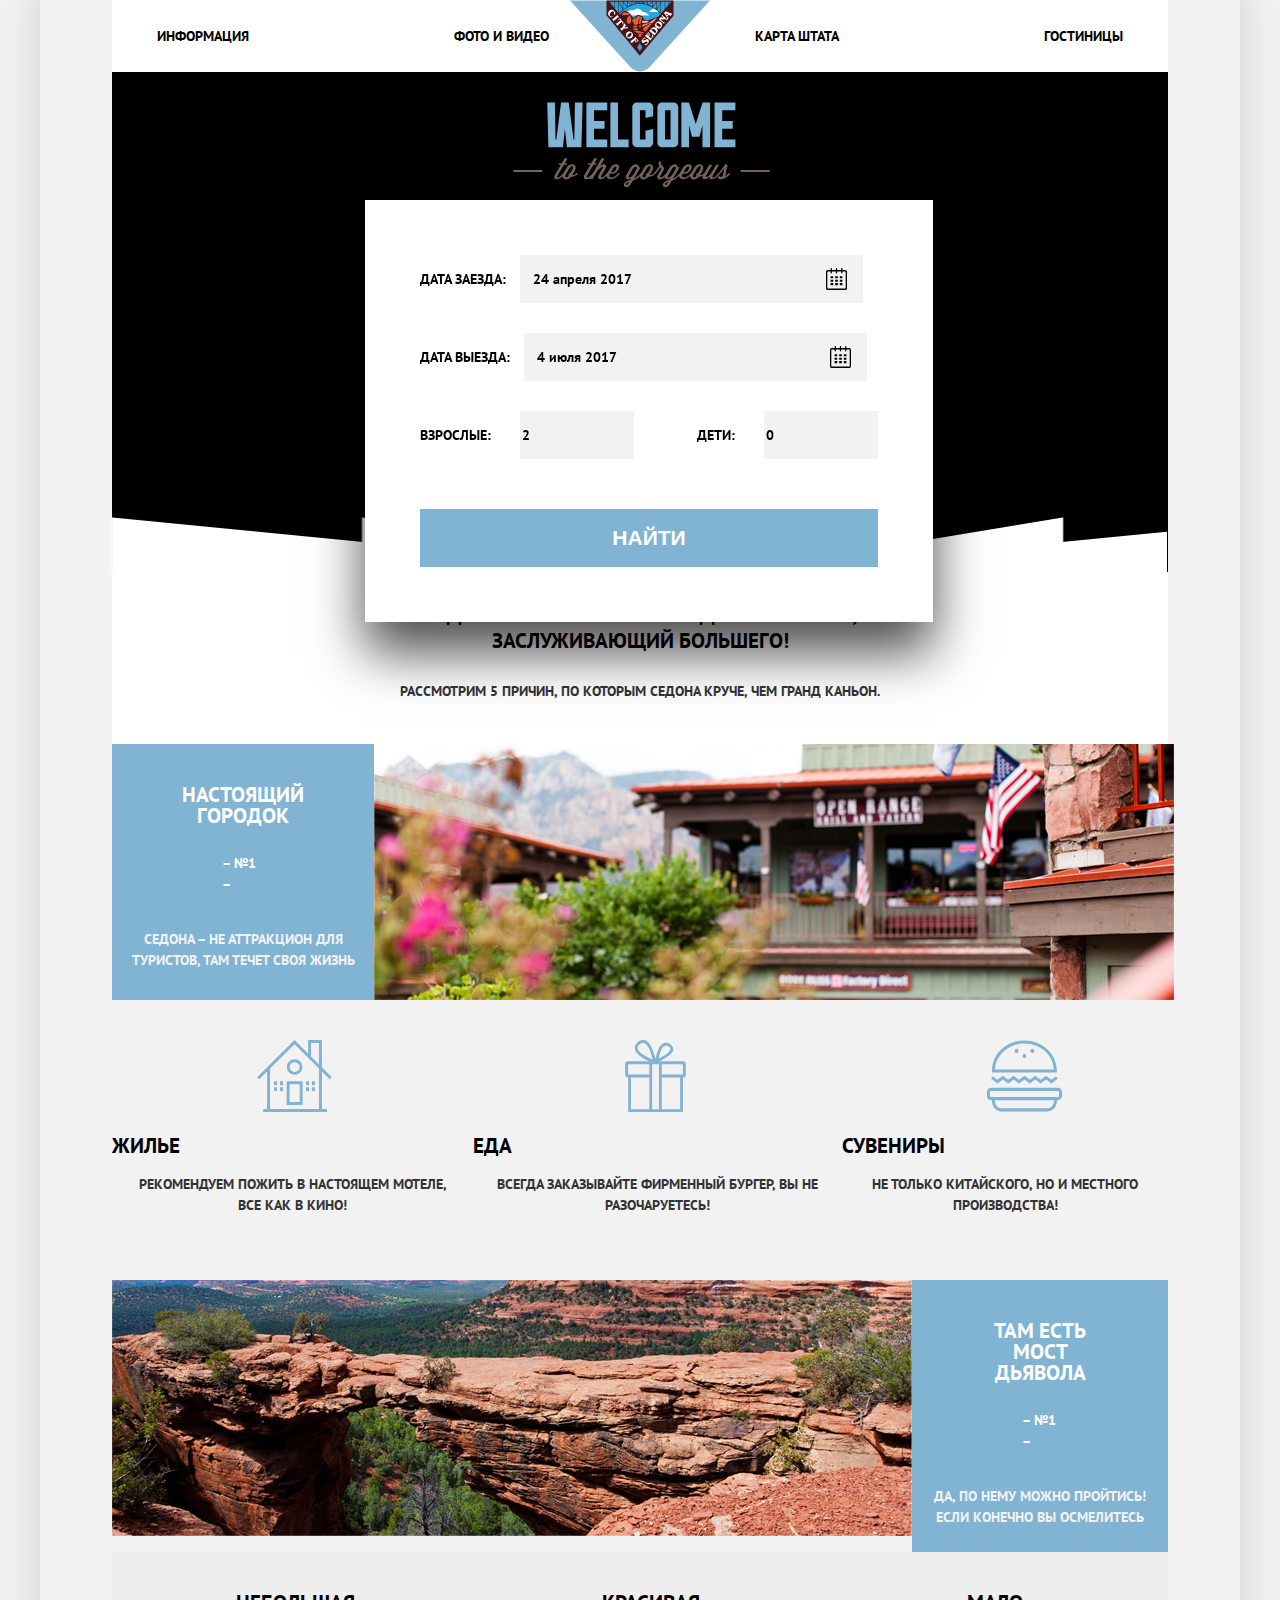
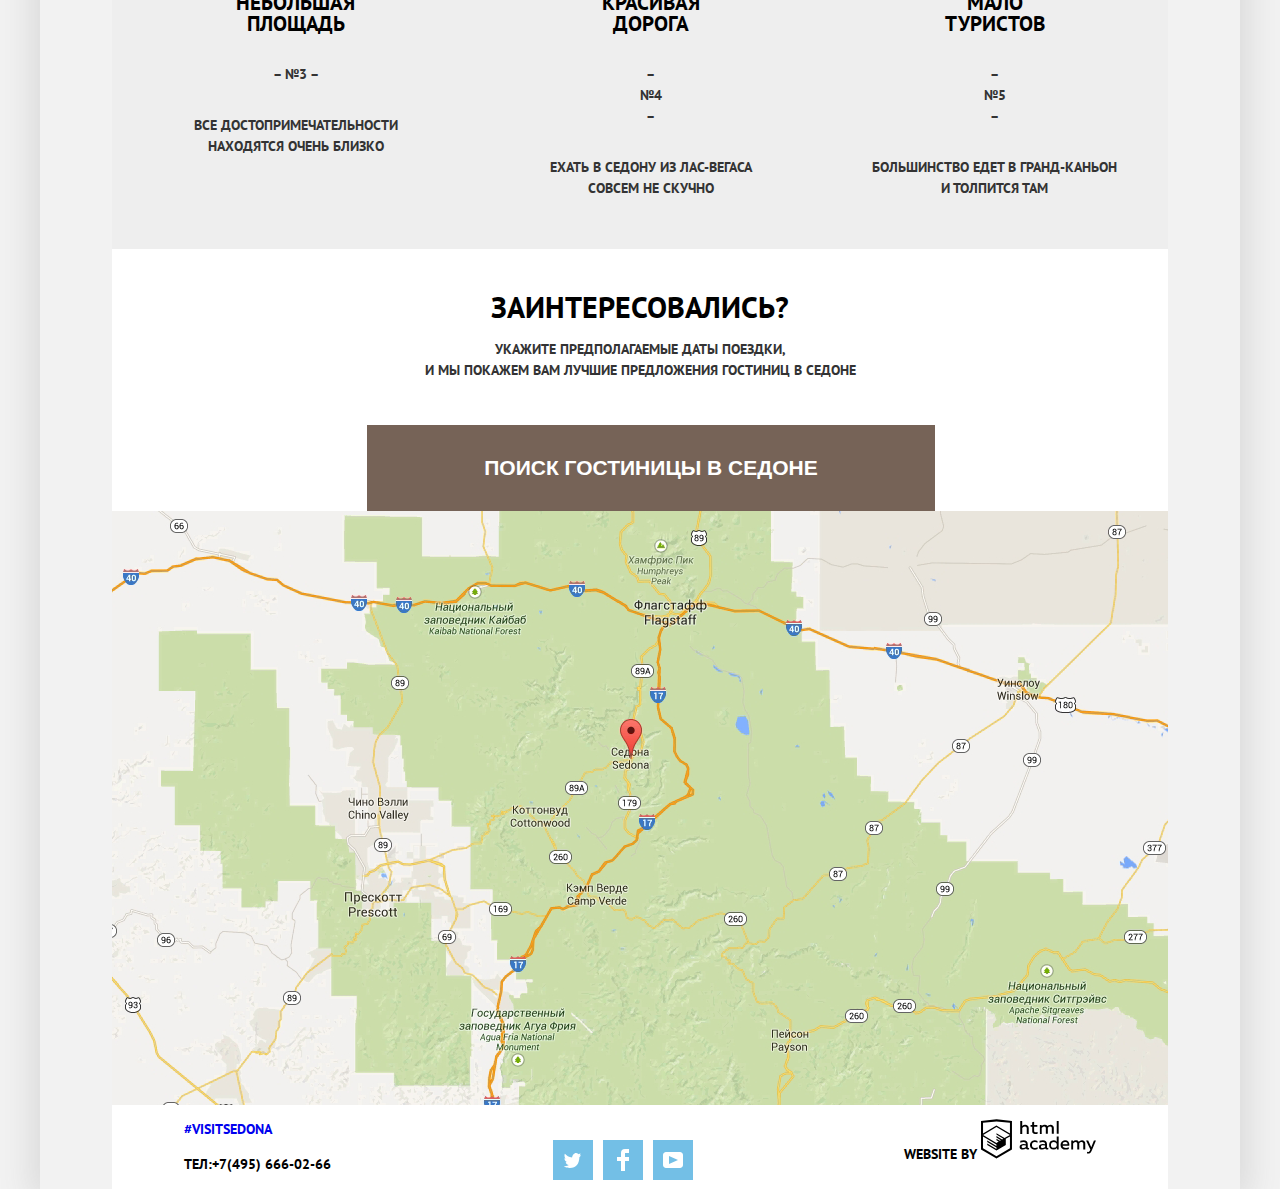
==== commit a35c14e1: "add-js-code" ====
--- a/index.html
+++ b/index.html
@@ -33,38 +33,38 @@
             <h1>Седона &ndash; небольшой городок в Аризоне, заслуживающий большего!</h1>
             <p>Рассмотрим 5 причин, по которым Седона круче, чем Гранд Каньон.</p>
           </div>
-        <section class="reasons-to-visit new-town">
-          <div class="reason-1-2">
-            <h2>Настоящий городок</h2>
-            <span>-№1-</span>
-            <p>Седона &ndash;не аттракцион для туристов, там течет своя жизнь</p>
-          </div>
-            <img class="sedona-ranch" src="img/sedona-ranch.png" width="800" height="256" alt="Настоящий городок">
-          </section>
+          <section class="reasons-to-visit new-town">
+            <div class="reason-1-2">
+              <h2>Настоящий городок</h2>
+              <span>&ndash; №1 &ndash;</span>
+              <p>Седона &ndash; не аттракцион для туристов, там течет своя жизнь</p>
+            </div>
+              <img class="sedona-ranch" src="img/sedona-ranch.png" width="800" height="256" alt="Настоящий городок">
+            </section>
           <section class="advantages">
             <ul class="advantages-list">
               <li class="advantages-item">
                 <img src="img/icon-1.svg" width="75" height="72" alt="">
-                <span>Жилье</span>
+                <h2>Жилье</h2>
                 <p>Рекомендуем пожить в настоящем мотеле, все как в кино!</p>
               </li>
               <li class="advantages-item">
                 <img src="img/icon-2.svg" width="75" height="72" alt="">
-                <span>Еда</span>
+                <h2>Еда</h2>
                 <p>Всегда заказывайте фирменный бургер, вы не разочаруетесь!</p>
               </li>
               <li class="advantages-item">
                 <img src="img/icon-3.svg" width="75" height="72" alt="">
-                <span>Сувениры</span>
+                <h2>Сувениры</h2>
                 <p>Не только китайского, но и местного производства!</p>
               </li>
             </ul>
         </section>
           <section class="devil-bridge">
-              <img src="img/devil-bridge.png" width="800" height="256" alt="bridge">
+              <img class="sedona-ranch" src="img/devil-bridge.png" width="800" height="256" alt="bridge">
             <div class="reason-1-2">
             <h2>Там есть<br> мост дьявола</h2>
-            <span>-№2-</span>
+            <span>&ndash; №1 &ndash;</span>
             <p>Да, по нему можно пройтись! если конечно вы осмелитесь</p>
           </div>
           </section>
@@ -72,17 +72,17 @@
             <ul class="another-list-reasons">
               <li class="reasons-3-4-5">
                 <h2>Небольшая площадь</h2>
-                <span>-№3-</span>
+                <span> &ndash; №3 &ndash;</span>
                 <p>Все достопримечательности находятся очень близко</p>
               </li>
               <li class="reasons-3-4-5">
                 <h2>Красивая дорога</h2>
-                <span>-№4-</span>
+                <span>&ndash; №4 &ndash;</span>
                 <p>Ехать в Седону из Лас-Вегаса совсем не скучно</p>
               </li>
               <li class="reasons-3-4-5">
                 <h2>Мало туристов</h2>
-                <span>-№5-</span>
+                <span> &ndash; №5 &ndash;</span>
                 <p>Большинство едет в Гранд-Каньон и толпится там</p>
               </li>
             </ul>
@@ -98,9 +98,9 @@
           </section>
         </main>
         <footer class="container main-footer">
-          <div class="footer-contacts">
-            <a href="#">#visitsedona</a>
-            <p>ТЕЛ: +7(495)666-02-66 </p>
+          <div class="hashtag-number">
+          <p class="footer-hashtag"> <a href="#">#visitsedona</a> </p>
+          <p class="tel-number">ТЕЛ:+7(495) 666-02-66</p>
           </div>
           <div class="footer-social">
         <a class="social social-tw social-button" href="https://twitter.com">
@@ -110,21 +110,27 @@
             <a class="social social-ytube social-button" href="https://youtube.com">
               <svg xmlns="http://www.w3.org/2000/svg" xmlns:xlink="http://www.w3.org/1999/xlink" width="20" height="16" viewBox="0 0 20 16"><path fill="#FFF" d="M17 0H3C1.35 0 0 1.35 0 3v10c0 1.65 1.35 3 3 3h14c1.65 0 3-1.35 3-3V3c0-1.65-1.35-3-3-3zM6.027 11.998V4.002L15.014 8l-8.987 3.998z"/></svg></a>
           </div>
-            <p class="footer-copyright">
-            <b>Website by</b>
-            <a href="https://htmlacademy.ru/intensive/htmlcss">
-            <img src="img/logo-htmlacademy.svg" width="115" height="41" alt="Логотип HTMLAcademy"></a>
+          <p class="footer-copyright">
+            <b>website by</b>
+            <a class="button-link" href="https://htmlacademy.ru">
+              <svg data-name="Layer 1" height="40" id="Layer_1" viewbox="0 0 108.08 36.85" width="115" xmlns="http://www.w3.org/2000/svg">
+                <title>logo-htmlacademy-small1</title>
+                <path d="M44.61,26.88a2,2,0,0,0,.55-0.1v1.33a3.25,3.25,0,0,1-1.18.21,1.67,1.67,0,0,1-1.67-1,4.84,4.84,0,0,1-3.14,1.08c-1.51,0-2.91-.83-2.91-2.55,0-2.13,2-2.79,3.71-2.79a11.08,11.08,0,0,1,2.17.25v-0.3c0-1-.76-1.77-2.19-1.77a7.42,7.42,0,0,0-3,.64v-1.7a10.21,10.21,0,0,1,3.19-.55c2.36,0,3.81,1.12,3.81,3.65v3a0.54,0.54,0,0,0,.49.59h0.17Zm-6.44-1.13A1.35,1.35,0,0,0,39.63,27h0.11a3.39,3.39,0,0,0,2.41-1V24.58a9.72,9.72,0,0,0-1.81-.21c-1,0-2.16.33-2.16,1.38h0Zm12.36-6.11a5,5,0,0,1,2.57.64V22a4.08,4.08,0,0,0-2.3-.7,2.75,2.75,0,1,0,0,5.49,5,5,0,0,0,2.43-.64v1.71a6.27,6.27,0,0,1-2.76.57A4.21,4.21,0,0,1,46,24.51q0-.21,0-0.41a4.32,4.32,0,0,1,4.18-4.46h0.38Zm12.17,7.24a2,2,0,0,0,.55-0.1v1.33a3.25,3.25,0,0,1-1.18.21,1.67,1.67,0,0,1-1.67-1,4.84,4.84,0,0,1-3.14,1.08c-1.51,0-2.91-.83-2.91-2.55,0-2.13,2-2.79,3.71-2.79a11.08,11.08,0,0,1,2.17.25v-0.3c0-1-.76-1.77-2.19-1.77a7.42,7.42,0,0,0-3,.64v-1.7a10.21,10.21,0,0,1,3.19-.55c2.36,0,3.81,1.12,3.81,3.65v3a0.54,0.54,0,0,0,.49.59h0.17Zm-6.44-1.13A1.35,1.35,0,0,0,57.73,27h0.11a3.39,3.39,0,0,0,2.41-1V24.58a9.72,9.72,0,0,0-1.81-.21c-1.06,0-2.16.33-2.16,1.38h0ZM73,16V28.2H71.35V26.88a3.88,3.88,0,0,1-3.19,1.54,4.4,4.4,0,0,1,0-8.78,3.81,3.81,0,0,1,3,1.3V16H73Zm-4.53,5.22a2.76,2.76,0,1,0,0,5.52A2.86,2.86,0,0,0,71.15,25V23A2.91,2.91,0,0,0,68.49,21.27ZM79,19.64c3.31,0,4.46,2.68,3.92,5.09H76.7c0.21,1.5,1.67,2.11,3.19,2.11a6.11,6.11,0,0,0,2.64-.59v1.6a7.14,7.14,0,0,1-3,.57C77,28.42,74.78,27,74.78,24a4.18,4.18,0,0,1,4-4.39H79Zm0.09,1.54a2.28,2.28,0,0,0-2.44,2.1v0.06H81.3A2,2,0,0,0,79.13,21.18Zm5.73,7V19.87h1.65v1a3.81,3.81,0,0,1,2.78-1.27A2.86,2.86,0,0,1,91.89,21a4.12,4.12,0,0,1,2.91-1.33A3.06,3.06,0,0,1,98,23V28.2h-1.9V23.05a1.59,1.59,0,0,0-1.42-1.75H94.42a2.8,2.8,0,0,0-2.07,1.12V28.2h-1.9V23.05A1.59,1.59,0,0,0,89,21.31H88.8a3,3,0,0,0-2.21,1.29v5.63H84.86Zm21.31-8.33h1.9l-3.91,9.46c-0.9,2.17-2.09,2.86-3.35,2.86a4.76,4.76,0,0,1-1.1-.14V30.46a2.86,2.86,0,0,0,.85.12c0.9,0,1.58-.64,2.07-1.9l0.17-.42-4-8.4h2l2.86,6.29ZM38.73,1.46V6.22a3.81,3.81,0,0,1,2.7-1.14,3.25,3.25,0,0,1,3.44,3.4v5.15H43V8.72a1.81,1.81,0,0,0-1.61-2h-0.3a2.93,2.93,0,0,0-2.32,1.39v5.52h-1.9V1.46h1.9ZM49.94,2.31v3h3V6.91h-3v3.81c0,1.1.5,1.46,1.58,1.46a4.49,4.49,0,0,0,1.69-.33v1.6A6.8,6.8,0,0,1,51,13.8a2.55,2.55,0,0,1-2.86-2.74V6.89H46.58V5.26h1.5V2.74Zm5.4,11.31V5.28H57v1A3.81,3.81,0,0,1,59.77,5a2.86,2.86,0,0,1,2.6,1.33A4.12,4.12,0,0,1,65.28,5,3.06,3.06,0,0,1,68.44,8.4v5.21h-1.9V8.46a1.59,1.59,0,0,0-1.42-1.75H64.89a2.8,2.8,0,0,0-2.07,1.12v5.78h-1.9V8.46A1.59,1.59,0,0,0,59.5,6.71H59.27A3,3,0,0,0,57.06,8v5.63H55.34ZM71.17,1.45H73V13.6H71.17V1.45ZM14.71,0H14.55L0,1.54V28.21l14.55,8.66,14.55-8.66V1.54Zm12.5,27.1L14.55,34.64,1.9,27.12V16.18l12.59,7.5V25L5.86,19.9v1.31l8.68,5.21v1.39L5.87,22.65V24l8.68,5.21,8.75-5.24V18.31L27.2,16V27.12Zm0-12.53-3.48,2-1.6,1L14.51,13v1.31L21,18.23H21l-0.14.09-1,.54-5.37-3.2V17l4.24,2.52-1,.67-3.2-1.9v1.31l2.1,1.24L14.5,22.1,2,14.65,14.51,7.11Zm0-1.32L14.49,5.76,1.91,13.25v-10L14.56,1.92,27.21,3.25v10h0Z" transform="translate(0 -0.02)" />
+              </svg>
+            </a>
+          </p>
+        </div>
         </footer>
         <section class="modal modal-login">
             <form class="login-form" action="https://echo.htmlacademy.ru" method="post">
               <div class="appointment-item">
                 <div class="date-arrival">
                 <label for="check-in">Дата заезда:</label>
-                <input class="login-icon-user" id="check-in" type="text" name="date" value="24 апреля 2017">
+                <input class="login-icon-user" id="check-in" type="text" name="check-in-date" value="24 апреля 2017">
                 </div>
                 <div class="date-arrival">
                 <label for="check-out">Дата выезда:</label>
-                <input class="login-icon-user" id="check-out" type="text" name="date" value="4 июля 2017">
+                <input class="login-icon-user" id="check-out" type="text" name="check-out-date" value="4 июля 2017">
                 </div>
               </div>
               <div class="half-width-container">
@@ -139,15 +145,68 @@
               </div>
               <button class="find-hotel button-blue" type="submit">Найти</button>
             </form>
-          </section>
+        </section>
         <script>
-          var link = document.querySelector(".search-hotel");
-          var popup = document.querySelector(".modal-login");
-          link.addEventListener("click", function (evt) {
-            evt.preventDefault();
-            popup.classList.add("modal-show");});
+         var link = document.querySelector(".search-hotel");
+  
+  var popup = document.querySelector(".modal-login");
+  var close = popup.querySelector(".search-hotel");
+  
+  var form = popup.querySelector("form");
+  var check-in-date = popup.querySelector("[name=check-in-date]");
+  var check-out-date = popup.querySelector("[name=check-out-date]");
+  
+  var isStorageSupport = true;
+  var storage = "";
+
+  try {
+    storage = localStorage.getItem("adults-quality");
+  } catch (err) {
+    isStorageSupport = false;
+  }
+  
+  link.addEventListener("click", function (evt) {
+    evt.preventDefault();
+    popup.classList.add("modal-show");
+    
+    if (storage) {
+      login.value = storage;
+      password.focus();
+    } else {
+      login.focus();
+    }
+  });
+  
+  close.addEventListener("click", function (evt) {
+    evt.preventDefault();
+    popup.classList.remove("modal-show");
+    popup.classList.remove("modal-error");
+  });
+  
+  form.addEventListener("submit", function (evt) {
+    if (!check-in-date.value || !check-out-date.value) {
+      evt.preventDefault();
+      popup.classList.remove("modal-error");
+      popup.offsetWidth = popup.offsetWidth;
+      popup.classList.add("modal-error");
+    } else {
+      if (isStorageSupport) {
+        localStorage.setItem("adults-quality", login.value);
+      }
+    }
+  });
+  
+  window.addEventListener("keydown", function (evt) {
+    if (evt.keyCode === 27) {
+      evt.preventDefault();
+      if (popup.classList.contains("modal-show")) {
+        popup.classList.remove("modal-show");
+        popup.classList.remove("modal-error");
+      }
+    }
+  });
         </script>
-        </div>
+
       </body>
     </html>
 
--- a/css/style.css
+++ b/css/style.css
@@ -164,6 +164,7 @@
 
 .reason-1-2 {
   background-color: #81b3d2;
+  width: 400px;
 }
 
 .reason-1-2 h2 {
@@ -582,7 +583,6 @@
   line-height: 21px;
   color: #333333;
 }
-
 
 
 .button-details {
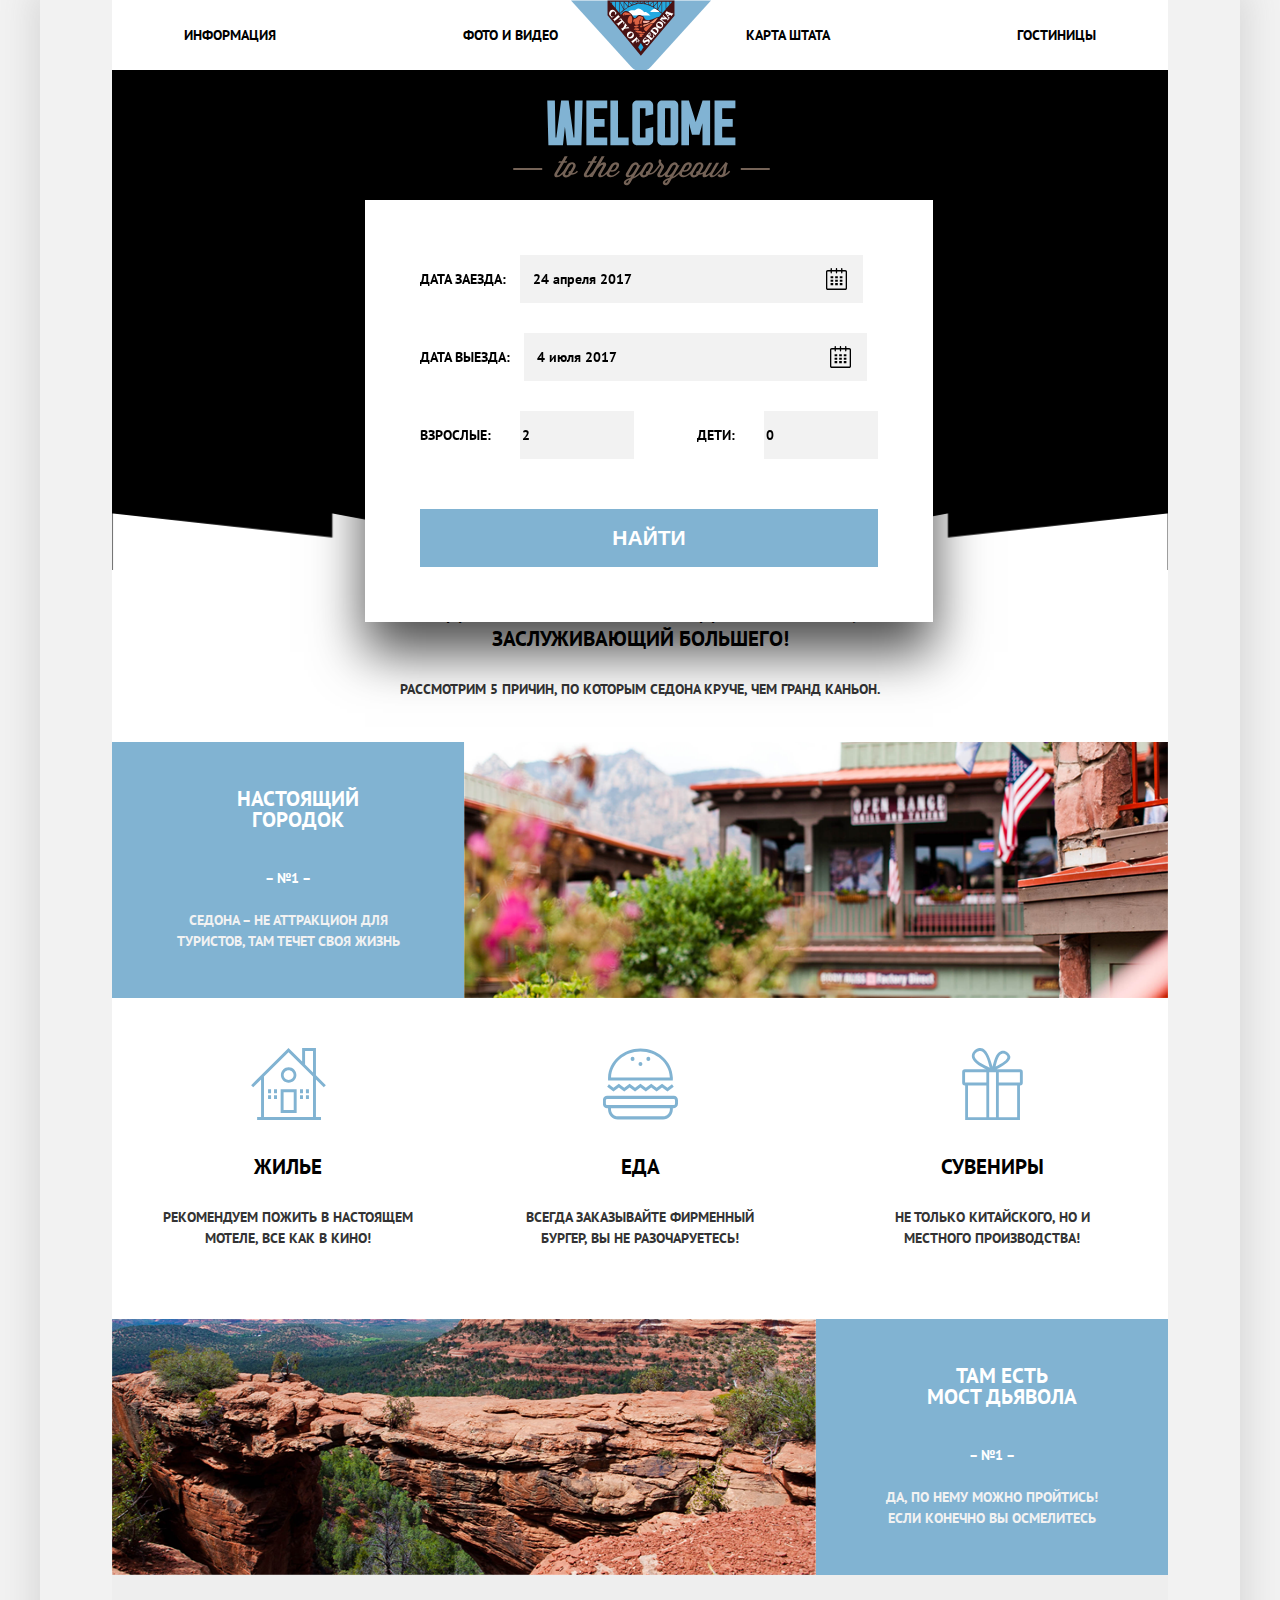
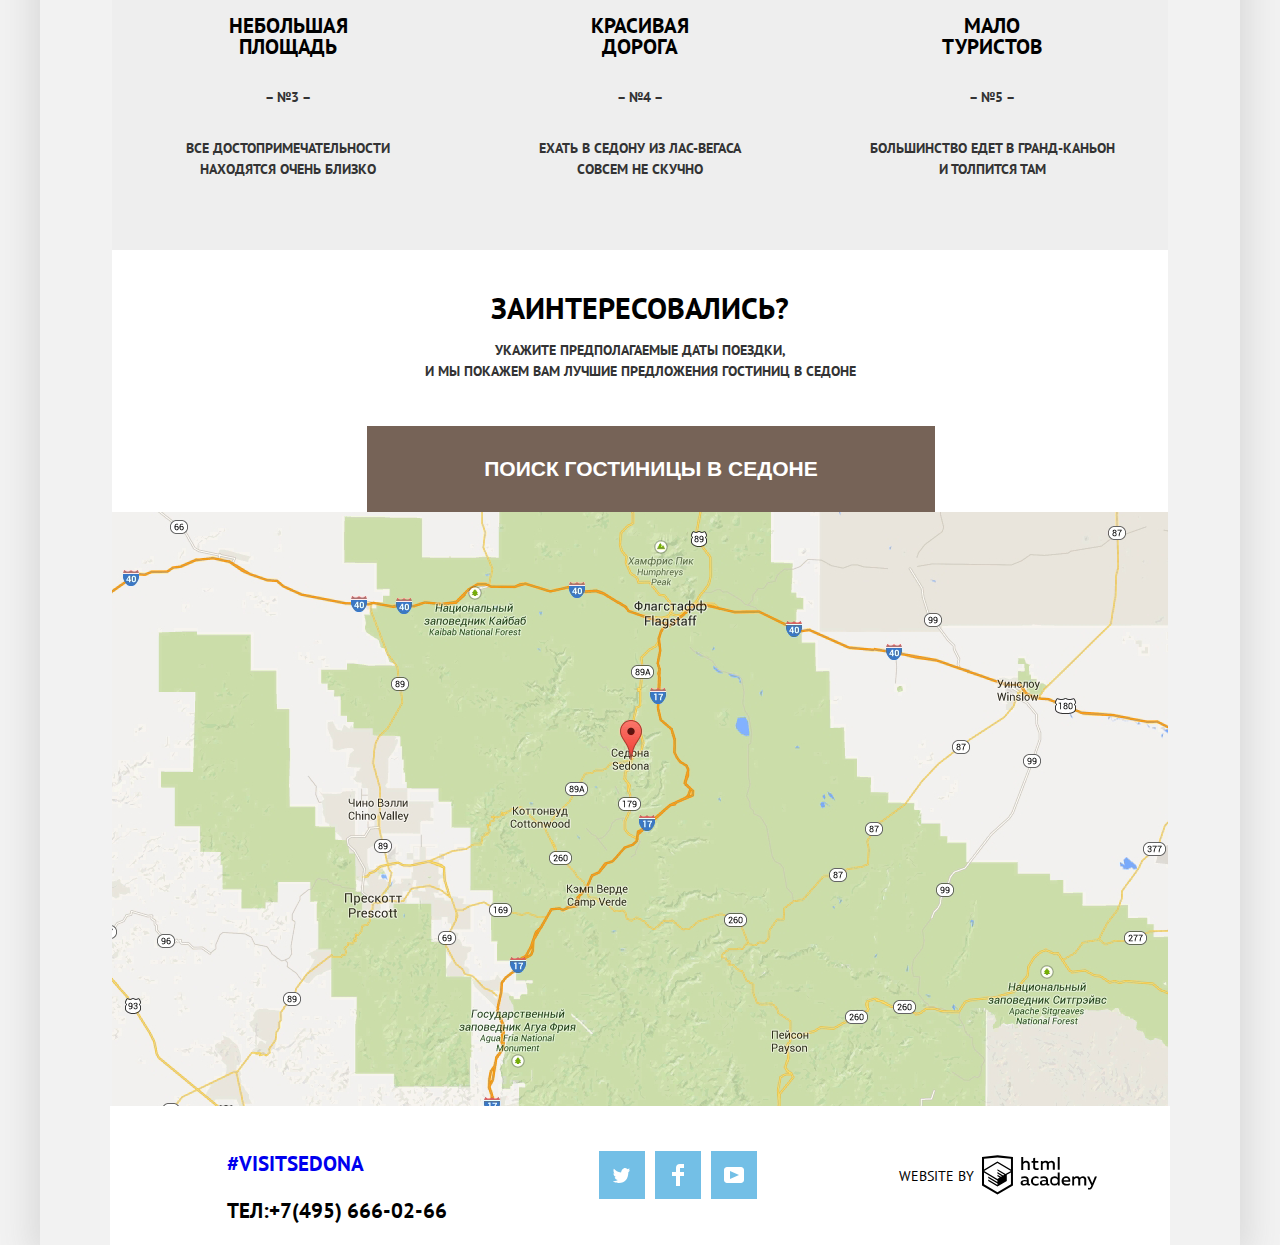
==== commit 7ba03d8b: "correct tags" ====
--- a/index.html
+++ b/index.html
@@ -9,107 +9,105 @@
   </head>
   <body>
     <div class="shadow">
-     <header class="main-header">
+      <header class="main-header">
        <div class="container">
-      <nav class="main-navigation">
-          <a class="main-header-logo" href="index.html">
-            <img src="img/logo-sedona.svg" width="140" height="72" alt="Логотип Седона">
-          </a>
-          <ul class="site-navigation">
-            <li><a href="">Информация</a></li>
-            <li><a href="">Фото и видео</a></li>
-            <li><a href="">Карта штата</a></li>
-            <li><a href="inner.html">Гостиницы</a></li>
-          </ul>
-        </nav>
+          <nav class="main-navigation">
+            <a class="main-header-logo" href="index.html">
+              <img src="img/logo-sedona.svg" width="140" height="72" alt="Логотип Седона">
+            </a>
+            <ul class="site-navigation">
+              <li><a href="">Информация</a></li>
+              <li><a href="">Фото и видео</a></li>
+              <li><a href="">Карта штата</a></li>
+              <li><a href="inner.html">Гостиницы</a></li>
+            </ul>
+          </nav>
         </div>
       </header>
       <main class="container">
-          <div class="main-picture-sedona">
+        <div class="main-picture-sedona">
           <img class="intro-welcome" src="img/intro-welcome.svg" width="459" height="353" alt="">
           <div class="white-part"></div>
         </div>
-          <div class="main-title">
-            <h1>Седона &ndash; небольшой городок в Аризоне, заслуживающий большего!</h1>
-            <p>Рассмотрим 5 причин, по которым Седона круче, чем Гранд Каньон.</p>
+        <div class="main-title">
+          <h1>Седона &ndash; небольшой городок в Аризоне, заслуживающий большего!</h1>
+          <p>Рассмотрим 5 причин, по которым Седона круче, чем Гранд Каньон.</p>
+        </div>
+        <section class="reasons-to-visit new-town">
+          <div class="reason-1-2">
+            <h2>Настоящий городок</h2>
+            <span>&ndash; №1 &ndash;</span>
+            <p>Седона &ndash; не аттракцион для туристов, там течет своя жизнь</p>
           </div>
-          <section class="reasons-to-visit new-town">
-            <div class="reason-1-2">
-              <h2>Настоящий городок</h2>
-              <span>&ndash; №1 &ndash;</span>
-              <p>Седона &ndash; не аттракцион для туристов, там течет своя жизнь</p>
-            </div>
-              <img class="sedona-ranch" src="img/sedona-ranch.png" width="800" height="256" alt="Настоящий городок">
-            </section>
-          <section class="advantages">
-            <ul class="advantages-list">
-              <li class="advantages-item">
-                <img src="img/icon-1.svg" width="75" height="72" alt="">
-                <h2>Жилье</h2>
-                <p>Рекомендуем пожить в настоящем мотеле, все как в кино!</p>
-              </li>
-              <li class="advantages-item">
-                <img src="img/icon-2.svg" width="75" height="72" alt="">
-                <h2>Еда</h2>
-                <p>Всегда заказывайте фирменный бургер, вы не разочаруетесь!</p>
-              </li>
-              <li class="advantages-item">
-                <img src="img/icon-3.svg" width="75" height="72" alt="">
-                <h2>Сувениры</h2>
-                <p>Не только китайского, но и местного производства!</p>
-              </li>
-            </ul>
+            <img class="sedona-ranch" src="img/sedona-ranch.png" width="800" height="256" alt="Настоящий городок">
         </section>
-          <section class="devil-bridge">
-              <img class="sedona-ranch" src="img/devil-bridge.png" width="800" height="256" alt="bridge">
-            <div class="reason-1-2">
+        <section class="advantages">
+          <ul class="advantages-list">
+            <li class="advantages-item">
+              <img src="img/icon-1.svg" width="75" height="72" alt="">
+              <h2>Жилье</h2>
+              <p>Рекомендуем пожить в настоящем мотеле, все как в кино!</p>
+            </li>
+            <li class="advantages-item">
+              <img src="img/icon-3.svg" width="75" height="72" alt="">
+              <h2>Еда</h2>
+              <p>Всегда заказывайте фирменный бургер, вы не разочаруетесь!</p>
+            </li>
+            <li class="advantages-item">
+              <img src="img/icon-2.svg" width="75" height="72" alt="">
+              <h2>Сувениры</h2>
+              <p>Не только китайского, но и местного производства!</p>
+            </li>
+          </ul>
+        </section>
+        <section class="devil-bridge">
+          <img class="sedona-ranch" src="img/devil-bridge.png" width="800" height="256" alt="bridge">
+          <div class="reason-1-2">
             <h2>Там есть<br> мост дьявола</h2>
             <span>&ndash; №1 &ndash;</span>
             <p>Да, по нему можно пройтись! если конечно вы осмелитесь</p>
           </div>
-          </section>
-          <section>
-            <ul class="another-list-reasons">
-              <li class="reasons-3-4-5">
-                <h2>Небольшая площадь</h2>
-                <span> &ndash; №3 &ndash;</span>
-                <p>Все достопримечательности находятся очень близко</p>
-              </li>
-              <li class="reasons-3-4-5">
-                <h2>Красивая дорога</h2>
-                <span>&ndash; №4 &ndash;</span>
-                <p>Ехать в Седону из Лас-Вегаса совсем не скучно</p>
-              </li>
-              <li class="reasons-3-4-5">
-                <h2>Мало туристов</h2>
-                <span> &ndash; №5 &ndash;</span>
-                <p>Большинство едет в Гранд-Каньон и толпится там</p>
-              </li>
-            </ul>
-          </section>
+        </section>
+        <section>
+          <ul class="another-list-reasons">
+            <li class="reasons-3-4-5">
+              <h2>Небольшая площадь</h2>
+              <span> &ndash; №3 &ndash;</span>
+              <p>Все достопримечательности находятся очень близко</p>
+            </li>
+            <li class="reasons-3-4-5">
+              <h2>Красивая дорога</h2>
+              <span>&ndash; №4 &ndash;</span>
+              <p>Ехать в Седону из Лас-Вегаса совсем не скучно</p>
+            </li>
+            <li class="reasons-3-4-5">
+              <h2>Мало туристов</h2>
+              <span> &ndash; №5 &ndash;</span>
+              <p>Большинство едет в Гранд-Каньон и толпится там</p>
+            </li>
+          </ul>
+        </section>
         <section class="you-interested">
           <h2>Заинтересовались?</h2>
           <p>Укажите предполагаемые даты поездки,<br> и мы покажем вам лучшие предложения гостиниц в Седоне</p>
           <button type="button" class="search-hotel button-brown">Поиск гостиницы в Седоне</button>
-          </section>
-          <section>
-          <div class="map">
-          </div>
-          </section>
-        </main>
-        <footer class="container main-footer">
-          <div class="hashtag-number">
+        </section>
+        <div class="map">
+        </div>
+      </main>
+      <footer class="container main-footer">
+        <div class="hashtag-number">
           <p class="footer-hashtag"> <a href="#">#visitsedona</a> </p>
           <p class="tel-number">ТЕЛ:+7(495) 666-02-66</p>
-          </div>
-          <div class="footer-social">
-        <a class="social social-tw social-button" href="https://twitter.com">
+        </div>
+        <div class="footer-social">
+          <a class="social social-tw social-button" href="https://twitter.com">
           <svg xmlns="http://www.w3.org/2000/svg" xmlns:xlink="http://www.w3.org/1999/xlink" width="17" height="15" viewBox="0 0 17 15"><path fill="#FFF" d="M10.95.144c1.685-.496 2.984.27 3.577 1.179.673-.231 1.331-.481 2.011-.708a2.345 2.345 0 0 1-.857 1.768c.685.17 1.304-.491 1.304-.491-.169 1-1.006 1.788-1.563 2.024-.231 6.75-3.175 11.217-10.077 11.082h-.446c-.41 0-4.164-.46-4.898-1.887 2.271.196 3.893-.422 4.693-1.177-.96-.3-2.679-.477-2.979-2.95.349.106.564.228 1.19.119C1.705 8.247.374 7.53.448 5.33c.285.328 1.067.536 1.34.472C1.085 5.561-.182 2.442.894.85c1.818 1.854 3.735 3.606 7.152 3.773C8.254 2.33 9.183.793 10.95.144z"/></svg></a>
-        <a class="social social-fb social-button" href="https://facebook.com">
+          <a class="social social-fb social-button" href="https://facebook.com">
           <svg xmlns="http://www.w3.org/2000/svg" width="12" height="22" viewBox="0 0 12 22"><path fill="#FFF" d="M12 4V0H8a4 4 0 0 0-4 4v4H0v4h4v10h4V12h4V8H8V4h4z"/></svg></a>
-            <a class="social social-ytube social-button" href="https://youtube.com">
-              <svg xmlns="http://www.w3.org/2000/svg" xmlns:xlink="http://www.w3.org/1999/xlink" width="20" height="16" viewBox="0 0 20 16"><path fill="#FFF" d="M17 0H3C1.35 0 0 1.35 0 3v10c0 1.65 1.35 3 3 3h14c1.65 0 3-1.35 3-3V3c0-1.65-1.35-3-3-3zM6.027 11.998V4.002L15.014 8l-8.987 3.998z"/></svg></a>
-          </div>
+          <a class="social social-ytube social-button" href="https://youtube.com">
+          <svg xmlns="http://www.w3.org/2000/svg" xmlns:xlink="http://www.w3.org/1999/xlink" width="20" height="16" viewBox="0 0 20 16"><path fill="#FFF" d="M17 0H3C1.35 0 0 1.35 0 3v10c0 1.65 1.35 3 3 3h14c1.65 0 3-1.35 3-3V3c0-1.65-1.35-3-3-3zM6.027 11.998V4.002L15.014 8l-8.987 3.998z"/></svg></a>
+        </div>
           <p class="footer-copyright">
             <b>website by</b>
             <a class="button-link" href="https://htmlacademy.ru">
@@ -120,17 +118,17 @@
             </a>
           </p>
         </div>
-        </footer>
+      </footer>
         <section class="modal modal-login">
             <form class="login-form" action="https://echo.htmlacademy.ru" method="post">
               <div class="appointment-item">
                 <div class="date-arrival">
-                <label for="check-in">Дата заезда:</label>
-                <input class="login-icon-user" id="check-in" type="text" name="check-in-date" value="24 апреля 2017">
+                  <label for="check-in">Дата заезда:</label>
+                  <input class="login-icon-user" id="check-in" type="text" name="check-in-date" value="24 апреля 2017">
                 </div>
                 <div class="date-arrival">
-                <label for="check-out">Дата выезда:</label>
-                <input class="login-icon-user" id="check-out" type="text" name="check-out-date" value="4 июля 2017">
+                  <label for="check-out">Дата выезда:</label>
+                  <input class="login-icon-user" id="check-out" type="text" name="check-out-date" value="4 июля 2017">
                 </div>
               </div>
               <div class="half-width-container">
@@ -141,72 +139,60 @@
                   <div class="half-width">
                   <label for="children">Дети:</label>
                   <input id="children" type="text" name="children-quality" value="0">
-                  </div>
+                </div>
               </div>
               <button class="find-hotel button-blue" type="submit">Найти</button>
             </form>
         </section>
-        <script>
-         var link = document.querySelector(".search-hotel");
+      <script>
+          var link = document.querySelector(".search-hotel");
+          var popup = document.querySelector(".modal-login");
+          var close = popup.querySelector(".search-hotel");
+          var form = popup.querySelector("form");
+          var check-in-date = popup.querySelector("[name=check-in-date]");
+          var check-out-date = popup.querySelector("[name=check-out-date]");
+          var isStorageSupport = true;
+          var storage = "";
+          try {
+          storage = localStorage.getItem("adults-quality");
+          } catch (err) {
+          isStorageSupport = false;
+          }
+          link.addEventListener("click", function (evt) {
+          evt.preventDefault();
+          popup.classList.add("modal-show");
+          if (storage) {
+          login.value = storage;
+          });
+          close.addEventListener("click", function (evt) {
+          evt.preventDefault();
+          popup.classList.remove("modal-show");
+          popup.classList.remove("modal-error");
+          });
   
-  var popup = document.querySelector(".modal-login");
-  var close = popup.querySelector(".search-hotel");
-  
-  var form = popup.querySelector("form");
-  var check-in-date = popup.querySelector("[name=check-in-date]");
-  var check-out-date = popup.querySelector("[name=check-out-date]");
-  
-  var isStorageSupport = true;
-  var storage = "";
+          form.addEventListener("submit", function (evt) {
+          if (!check-in-date.value || !check-out-date.value) {
+          evt.preventDefault();
+          popup.classList.remove("modal-error");
+          popup.offsetWidth = popup.offsetWidth;
+          popup.classList.add("modal-error");
+          } else {
+          if (isStorageSupport) {
+          localStorage.setItem("adults-quality", login.value);
+          }
+          }
+          });
+          window.addEventListener("keydown", function (evt) {
+          if (evt.keyCode === 27) {
+          evt.preventDefault();
+          if (popup.classList.contains("modal-show")) {
+          popup.classList.remove("modal-show");
+          popup.classList.remove("modal-error");
+          }
+          }
+          });
+      </script>
+    </div>
+  </body>
+</html>
 
-  try {
-    storage = localStorage.getItem("adults-quality");
-  } catch (err) {
-    isStorageSupport = false;
-  }
-  
-  link.addEventListener("click", function (evt) {
-    evt.preventDefault();
-    popup.classList.add("modal-show");
-    
-    if (storage) {
-      login.value = storage;
-      password.focus();
-    } else {
-      login.focus();
-    }
-  });
-  
-  close.addEventListener("click", function (evt) {
-    evt.preventDefault();
-    popup.classList.remove("modal-show");
-    popup.classList.remove("modal-error");
-  });
-  
-  form.addEventListener("submit", function (evt) {
-    if (!check-in-date.value || !check-out-date.value) {
-      evt.preventDefault();
-      popup.classList.remove("modal-error");
-      popup.offsetWidth = popup.offsetWidth;
-      popup.classList.add("modal-error");
-    } else {
-      if (isStorageSupport) {
-        localStorage.setItem("adults-quality", login.value);
-      }
-    }
-  });
-  
-  window.addEventListener("keydown", function (evt) {
-    if (evt.keyCode === 27) {
-      evt.preventDefault();
-      if (popup.classList.contains("modal-show")) {
-        popup.classList.remove("modal-show");
-        popup.classList.remove("modal-error");
-      }
-    }
-  });
-        </script>
-
-      </body>
-    </html>
-
--- a/css/style.css
+++ b/css/style.css
@@ -30,17 +30,13 @@
 
 .img {
 
-  max-width: 100%;
+  max-width: auto;
   height: auto;
 }
 
 .visually-hidden {
   display: none;
 }
-
-
-
-
 .unclear-view-nature {
   background-image: url("../img/unclear-view-nature.png");
   background-color: #000000;
@@ -80,10 +76,9 @@
   position: absolute;
   top: 0;
   left: 50%;
-  width: 140px;
+  width: 138px;
   height: 72px;
   transform: translateX(-50%);
-
   }
 
 .site-navigation {
@@ -93,13 +88,14 @@
   justify-content: space-between;
   width: 100%;
   background-color: white;
-  padding-top: 23px;
-  padding-bottom: 23px;
-  padding-right: 45px;
-  padding-left: 45px;
+  padding-left: 72px;
+  padding-top: 22px;
+  padding-bottom: 22px;
+  padding-right: 72px;
   margin-top: 0;
   margin-bottom: 0;
 }
+
 
 .site-navigation a,
 .hotels a,
@@ -114,13 +110,16 @@
 }
 
 .white-part::after {
-  position: absolute;
-  content: "";
-  top: 445px;
-  left: -1px;
-  width: 100%;
-  height: 60px;
+    content: "";
+    position: absolute;
+    bottom: 0;
+    left: 0;
+    display: block;
+    width: 100%;
+    height: 57px;
+    background-size: 100% 58px;
   background-image: url("../img/white-part.png");
+
 
 }
 
@@ -163,40 +162,56 @@
 }
 
 .reason-1-2 {
-  background-color: #81b3d2;
-  width: 400px;
-}
+    box-sizing: border-box;
+    width: 33.333333%;
+    padding-right: 5.5%;
+    padding-left: 5.5%;
+    font-size: 14px;
+    line-height: 21px;
+    background-color: #81b3d2;
+}
+
 
 .reason-1-2 h2 {
-  font-size: 21px;
-  line-height: 21px;
-  color: #ffffff;
-  text-align: center;
-  padding-left: 70px;
-  padding-right: 70px;
-  margin-top: 40px;
+  width: 166px;
+    margin-top: 46px;
+    margin-left: 45px;
+    margin-right: 45px;
+    padding-bottom: 21px;
+    font-weight: 700;
+    font-size: 21px;
+    color: white;
+    text-align: center;
+  
 }
 
 .reason-1-2 p {
   font-size: 14px;
   line-height: 21px;
   color: #f2f2f2;
-  text-align: center;
-  padding-left: 15px;
-  padding-right: 15px;
-  padding-top: 10px;
-  padding-bottom: 10px;
-}
+  margin-top: 0px;
+    margin-right: 0px;
+    margin-bottom: 45px;
+    margin-left: 0px;
+    padding-top: 0px;
+    padding-right: 0px;
+    padding-bottom: 0px;
+    padding-left: 0px;
+    text-align: center;
+  }
 
 .reason-1-2 span {
   display: block;
-  padding-top: 10px;
-  padding-bottom: 10px;
   color: white;
-  padding-left: 110px;
-  padding-right: 110px;
-}
-
+  padding-bottom: 21px;
+  text-align: center;
+}
+
+.sedona-ranch {
+
+  width: 66.666666%;
+    overflow: hidden;
+}
 
 .another-list-reasons {
   display: flex;
@@ -214,84 +229,75 @@
   justify-content: space-between;
   margin: 0;
   padding: 0;
-}
-
-.advantages-list li {
   list-style: none;
 }
 
-.advantages-list img {
-  padding-top: 40px;
-  padding-left: 145px;
-
-}
-
-.advantages-list span {
-  font-size: 21px;
-  line-height: 21px;
-  text-align: center;
-  color: black;
-  display: block;
-  padding-top: 20px;
-  padding-bottom: 20px;
-  margin-right: 20px;
-  margin-left: 20px;
+
+
+.advantages-item {
+  width: 400px;
+  text-align: center;
+  background-color: white;
+}
+
+
+.advantages-item img {
+  margin-top: 50px;
 }
 
 .advantages-item p {
-  font-size: 14px;
-  line-height: 21px;
-  text-align: center;
-  color: #333333;
-  padding-left: 20px;
-  padding-right: 20px;
-  padding-bottom: 50px;
-
+
+  margin: 0 50px;
+  margin-bottom: 70px;
+  color: #333;
+
+}
+
+.advantages-item h2 {
+
+  margin-bottom: 30px;
+  margin-top: 30px;
 }
 
 .another-list-reasons {
-list-style: none;
-background-color: white-four;
-color: white-four;
-}
-
-.reasons-3-4-5 {
-  text-align: center;
-}
+  display: flex;
+    justify-content: space-between;
+    margin: 0;
+    padding: 0;
+    list-style: none;
+    
+    background-color: white-four;
+  color: white-four;
+  
+  }
+  
+  
+  .reasons-3-4-5 {
+  width: 400px;
+    text-align: center;
+  }
 
 .reasons-3-4-5 h2 {
-  font-size: 21px;
-  line-height: 21px;
-  color: black;
-  text-align: center;
-  padding-left: 80px;
-  padding-right: 80px;
   margin-top: 40px;
-  margin-right: 20px;
-  margin-left: 20px;
-}
-
-.reasons-3-4-5 p {
-  font-size: 14px;
-  line-height: 21px;
-  color: #333333;
-  padding-left: 30px;
-  padding-right: 30px;
-  margin-top: 10px;
-  margin-bottom: 50px;
-  margin-left: 20px;
-  margin-right: 20px;
-}
+  margin-left: 100px;
+  margin-right: 100px;
+
+}
+
 
 .reasons-3-4-5 span {
   display: block;
+  margin-bottom: 30px;
   margin-top: 30px;
-  margin-bottom: 30px;
-  margin-left: 160px;
-  margin-right: 160px;
-  color: #333333;
-
-}
+  color: #333;
+}
+
+  .reasons-3-4-5 p {
+    margin: 0 50px;
+    margin-bottom: 70px;
+    color: #333;
+  }
+
 
 .you-interested {
   background-color: #ffffff;
@@ -459,32 +465,49 @@
 }
 
 .main-footer {
-  background-color: #ffffff;
-  display: flex;
+  display: flex;
+  margin-left: 70px;
+  margin-right: 70px;
   justify-content: space-between;
-  margin-left: 72px;
-  margin-right: 72px;
-}
-
-.footer-contacts {
+
+  background-color: white;
+}
+
+.footer-hashtag {
+  width: 136px;
+  margin-top: 45px;
+  margin-left: 45px;
   font-size: 21px;
   line-height: 26px;
-  color: black;
-  padding-top: 30px;
-}
-
+  font-weight: 700;
+  text-align: center;
+}
+
+.tel-number {
+  margin-left: 45px;
+  font-size: 21px;
+  line-height: 26px;
+  font-weight: 700;
+  text-align: center;
+
+}
+
+.hashtag-number {
+
+flex: column;
+}
 
 .footer-social {
+  margin-top: 45px;
   padding-left: 20px;
-  padding-top: 35px;
   display: flex;
 }
 
 
 .social {
   display: flex;
-  width: 40px;
-  height: 40px;
+  width: 46px;
+  height: 48px;
   background-color: #bdc3c7;
   margin-right: 10px;
   align-items: center;
@@ -538,6 +561,48 @@
 
 .social-button {
   color: black;
+}
+
+.footer-copyright {
+  display: -webkit-box;
+  display: -ms-flexbox;
+  display: flex;
+  -webkit-box-align: center;
+  -ms-flex-align: center;
+  align-items: center;
+  -webkit-box-pack: center;
+  -ms-flex-pack: center;
+  justify-content: center;
+  width: 200px;
+  margin: 0;
+  color: #000000;
+  text-align: center;
+}
+
+.footer-copyright b {
+  margin-right: 8px;
+  font-size: 14px;
+  line-height: 26px;
+  font-weight: 400;
+  color: #000000;
+}
+
+.button-link {
+  width: 115px;
+  height: 41px;
+  -o-object-fit: contain;
+  object-fit: contain;
+  color: #231f20;
+  text-decoration: none;
+}
+
+.button-link:hover,
+.button-link:focus {
+  fill: #81b3d2;
+}
+
+.button-link:active {
+  fill: #bdbbbc;
 }
 
 
@@ -583,6 +648,7 @@
   line-height: 21px;
   color: #333333;
 }
+
 
 
 .button-details {
@@ -969,6 +1035,26 @@
 }
 
 /* Всплывающая форма */
+
+@keyframes bounce {
+  0% {
+    transform: translateY(-2000px);
+  }
+
+  70% {
+    transform: translateY(30px);
+  }
+
+  90% {
+    transform: translateY(-10px);
+  }
+
+  100% {
+    transform: translateY(0);
+  }
+}
+
+
 .modal {
   position: fixed;
   color: white;
@@ -981,6 +1067,8 @@
 
 .modal-show {
   display: block;
+
+  animation: bounce 0.6s;
 }
 
 .modal-login {
@@ -1064,3 +1152,5 @@
 
 
 
+
+
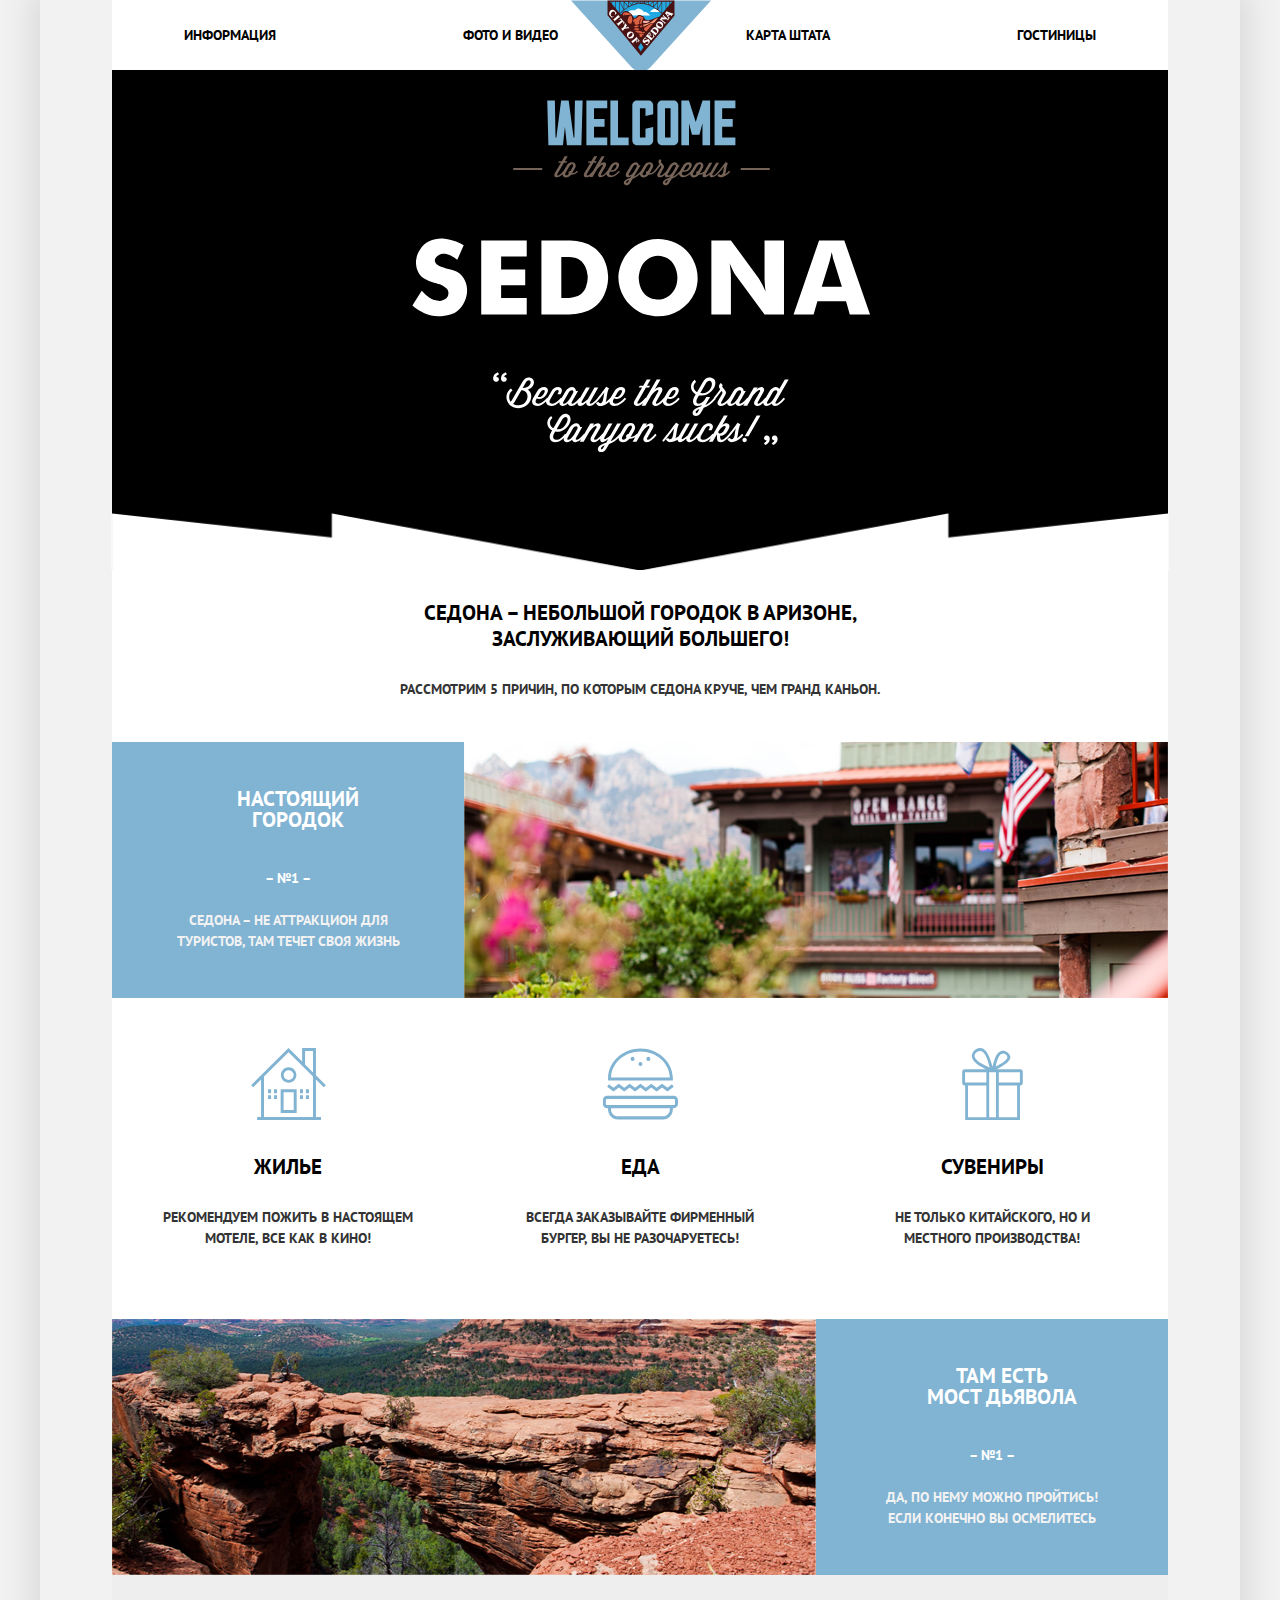
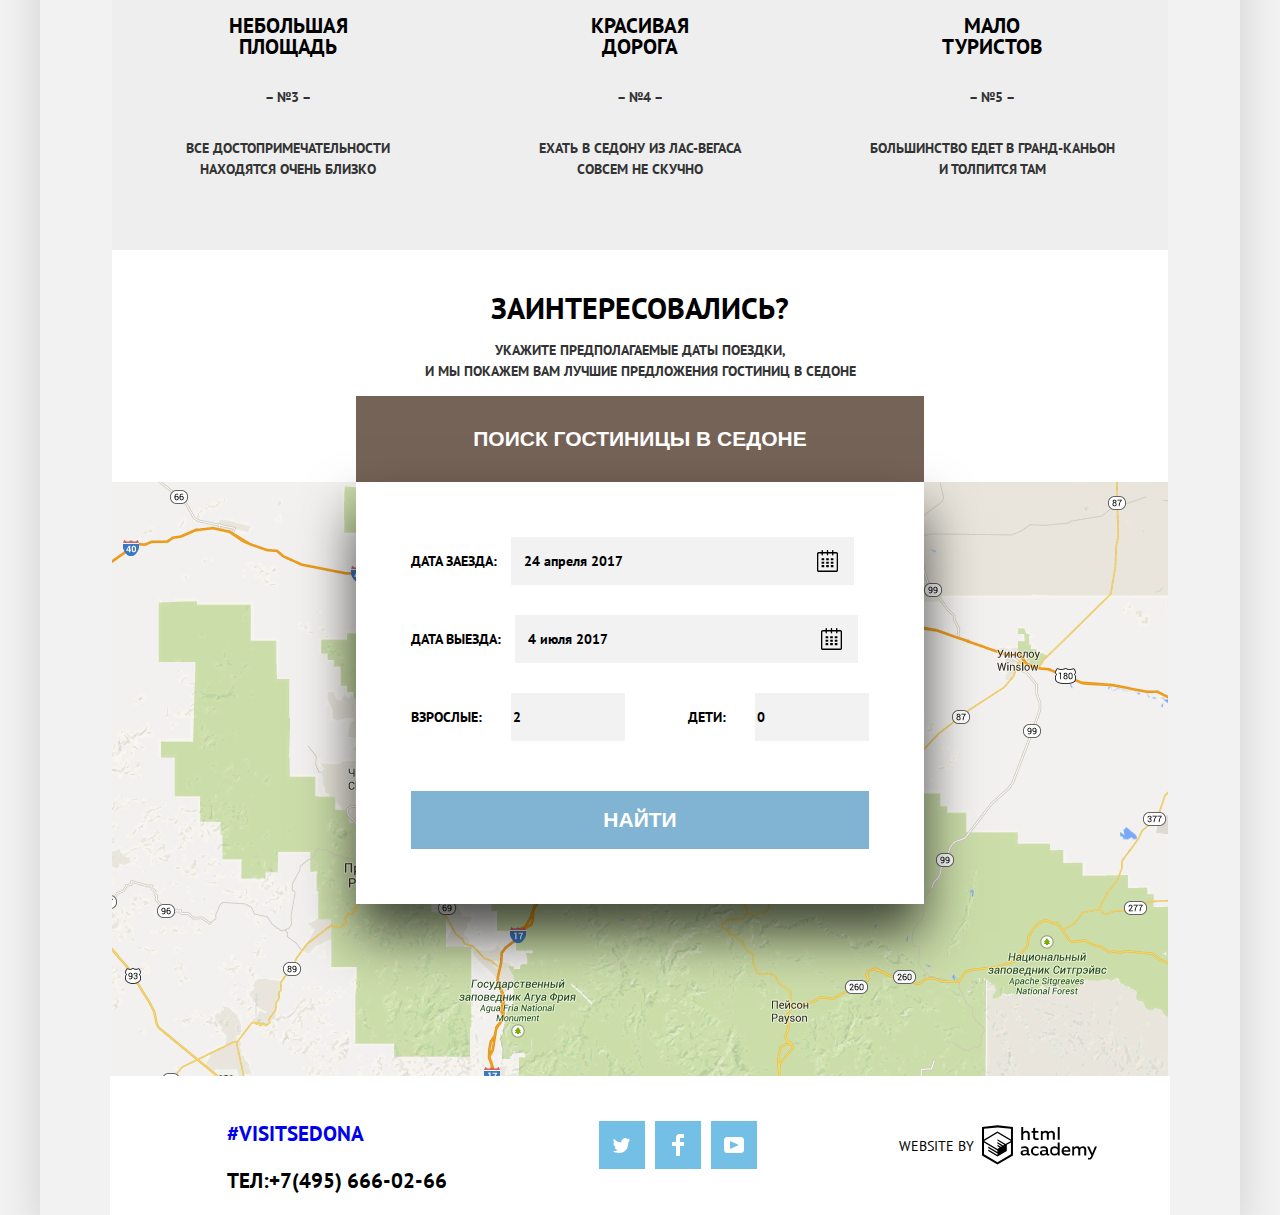
==== commit f90fc659: "Fix validation errors" ====
--- a/index.html
+++ b/index.html
@@ -27,7 +27,6 @@
       <main class="container">
         <div class="main-picture-sedona">
           <img class="intro-welcome" src="img/intro-welcome.svg" width="459" height="353" alt="">
-          <div class="white-part"></div>
         </div>
         <div class="main-title">
           <h1>Седона &ndash; небольшой городок в Аризоне, заслуживающий большего!</h1>
@@ -90,7 +89,35 @@
         <section class="you-interested">
           <h2>Заинтересовались?</h2>
           <p>Укажите предполагаемые даты поездки,<br> и мы покажем вам лучшие предложения гостиниц в Седоне</p>
-          <button type="button" class="search-hotel button-brown">Поиск гостиницы в Седоне</button>
+          <div class="booking-container">
+            <button type="button" class="search-hotel button-brown">Поиск гостиницы в Седоне</button>
+            <section class="modal modal-booking">
+              <h2 class="visually-hidden"></h2>
+                <form action="https://echo.htmlacademy.ru" method="post">
+                  <div class="appointment-item">
+                    <div class="date-arrival">
+                      <label for="check-in">Дата заезда:</label>
+                      <input class="login-icon-user" id="check-in" type="text" name="check-in-date" value="24 апреля 2017">
+                    </div>
+                    <div class="date-arrival">
+                      <label for="check-out">Дата выезда:</label>
+                      <input class="login-icon-user" id="check-out" type="text" name="check-out-date" value="4 июля 2017">
+                    </div>
+                  </div>
+                  <div class="half-width-container">
+                    <div class="half-width">
+                      <label for="adults">Взрослые:</label>
+                      <input id="adults" type="text" name="adults-quality" value="2">
+                      </div>
+                      <div class="half-width">
+                      <label for="children">Дети:</label>
+                      <input id="children" type="text" name="children-quality" value="0">
+                    </div>
+                  </div>
+                  <button class="find-hotel button-blue" type="submit">Найти</button>
+                </form>
+            </section>
+          </div>
         </section>
         <div class="map">
         </div>
@@ -117,33 +144,7 @@
               </svg>
             </a>
           </p>
-        </div>
       </footer>
-        <section class="modal modal-login">
-            <form class="login-form" action="https://echo.htmlacademy.ru" method="post">
-              <div class="appointment-item">
-                <div class="date-arrival">
-                  <label for="check-in">Дата заезда:</label>
-                  <input class="login-icon-user" id="check-in" type="text" name="check-in-date" value="24 апреля 2017">
-                </div>
-                <div class="date-arrival">
-                  <label for="check-out">Дата выезда:</label>
-                  <input class="login-icon-user" id="check-out" type="text" name="check-out-date" value="4 июля 2017">
-                </div>
-              </div>
-              <div class="half-width-container">
-                <div class="half-width">
-                  <label for="adults">Взрослые:</label>
-                  <input id="adults" type="text" name="adults-quality" value="2">
-                  </div>
-                  <div class="half-width">
-                  <label for="children">Дети:</label>
-                  <input id="children" type="text" name="children-quality" value="0">
-                </div>
-              </div>
-              <button class="find-hotel button-blue" type="submit">Найти</button>
-            </form>
-        </section>
       <script>
           var link = document.querySelector(".search-hotel");
           var popup = document.querySelector(".modal-login");
--- a/css/style.css
+++ b/css/style.css
@@ -1,4 +1,12 @@
-body {
+html, body {
+box-sizing: border-box;
+}
+
+*,::before,::after {
+  box-sizing: inherit;
+}
+
+  body {
   margin: 0;
   padding: 0;
 
@@ -22,6 +30,21 @@
   position: relative;
 }
 
+.main-picture-sedona::after {
+  content: "";
+    position: absolute;
+    bottom: 0;
+    left: -1px;
+    display: block;
+    width: 100.2%;
+    height: 57px;
+    background-size: 100% 58px;
+  background-image: url("../img/white-part.png");
+  background-repeat: no-repeat;
+}
+
+
+
 .intro-welcome {
 margin-left: 300px;
 margin-top: 30px;
@@ -63,6 +86,7 @@
 }
 
 .main-navigation {
+  position: relative;
   font-size: 14px;
   line-height: 26px;
   color: black;
@@ -108,21 +132,6 @@
   background-color: lightgrey;
   color: #81b3d2;
 }
-
-.white-part::after {
-    content: "";
-    position: absolute;
-    bottom: 0;
-    left: 0;
-    display: block;
-    width: 100%;
-    height: 57px;
-    background-size: 100% 58px;
-  background-image: url("../img/white-part.png");
-
-
-}
-
 
 .main-title {
   background-color: white;
@@ -408,14 +417,13 @@
     }
 
 .search-hotel {
+  display: block;
   width: 568px;
   height: 86px;
   font-size: 21px;
   line-height: 26px;
   text-align: center;
-  margin-right: 255px;
-  margin-left: 255px;
-  margin-top: 30px;
+  margin: 0 auto;
   background-color: #766357;
   border: none;
   color: #ffffff;
@@ -1056,7 +1064,8 @@
 
 
 .modal {
-  position: fixed;
+  content: "";
+  position: absolute;
   color: white;
 
   background-color: white;
@@ -1071,12 +1080,17 @@
   animation: bounce 0.6s;
 }
 
-.modal-login {
-  top: 200px;
+.booking-container {
+  position: relative;
+}
+
+.modal-booking {
+  box-sizing: border-box;
+  top: 86px;
   left: 50%;
-
-  margin-left: -275px;
+  width: 568px;
   padding: 55px 55px;
+  transform: translateX(-50%);
 }
 
 .login-checkbox {
